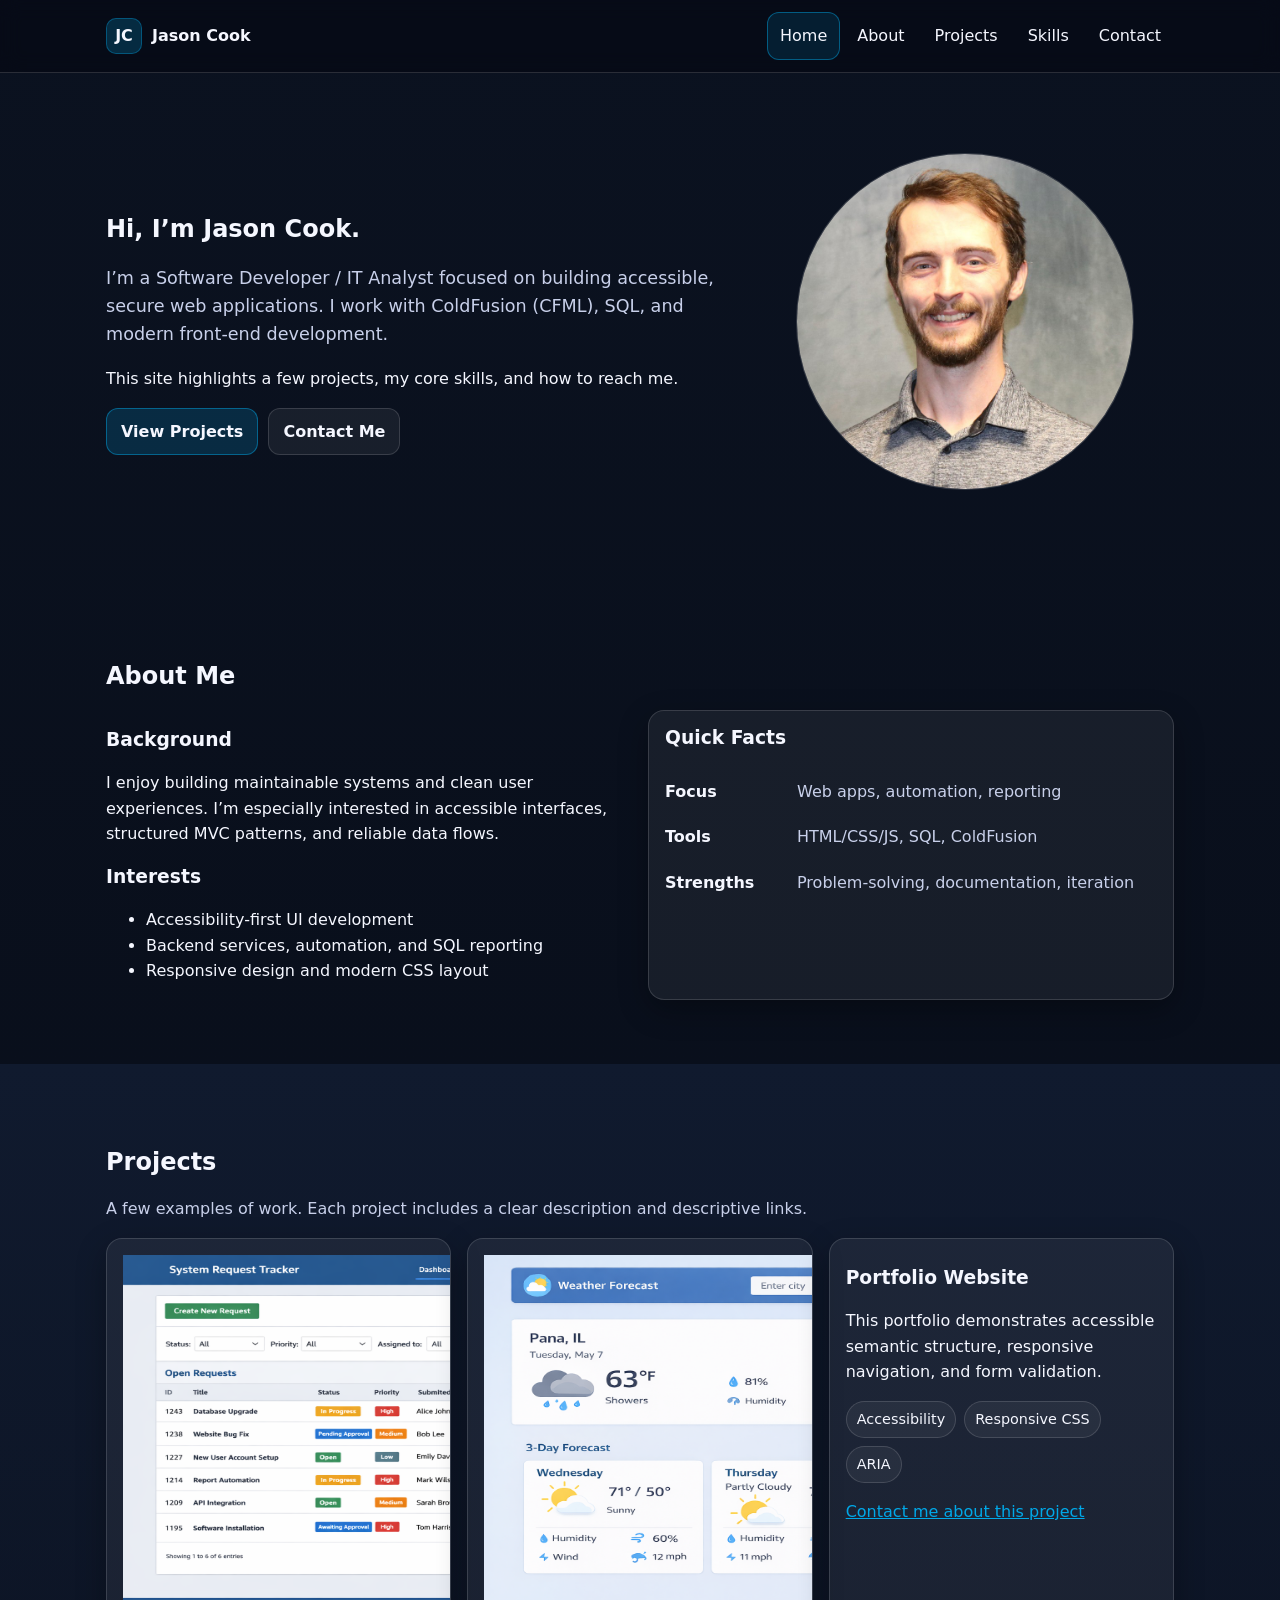
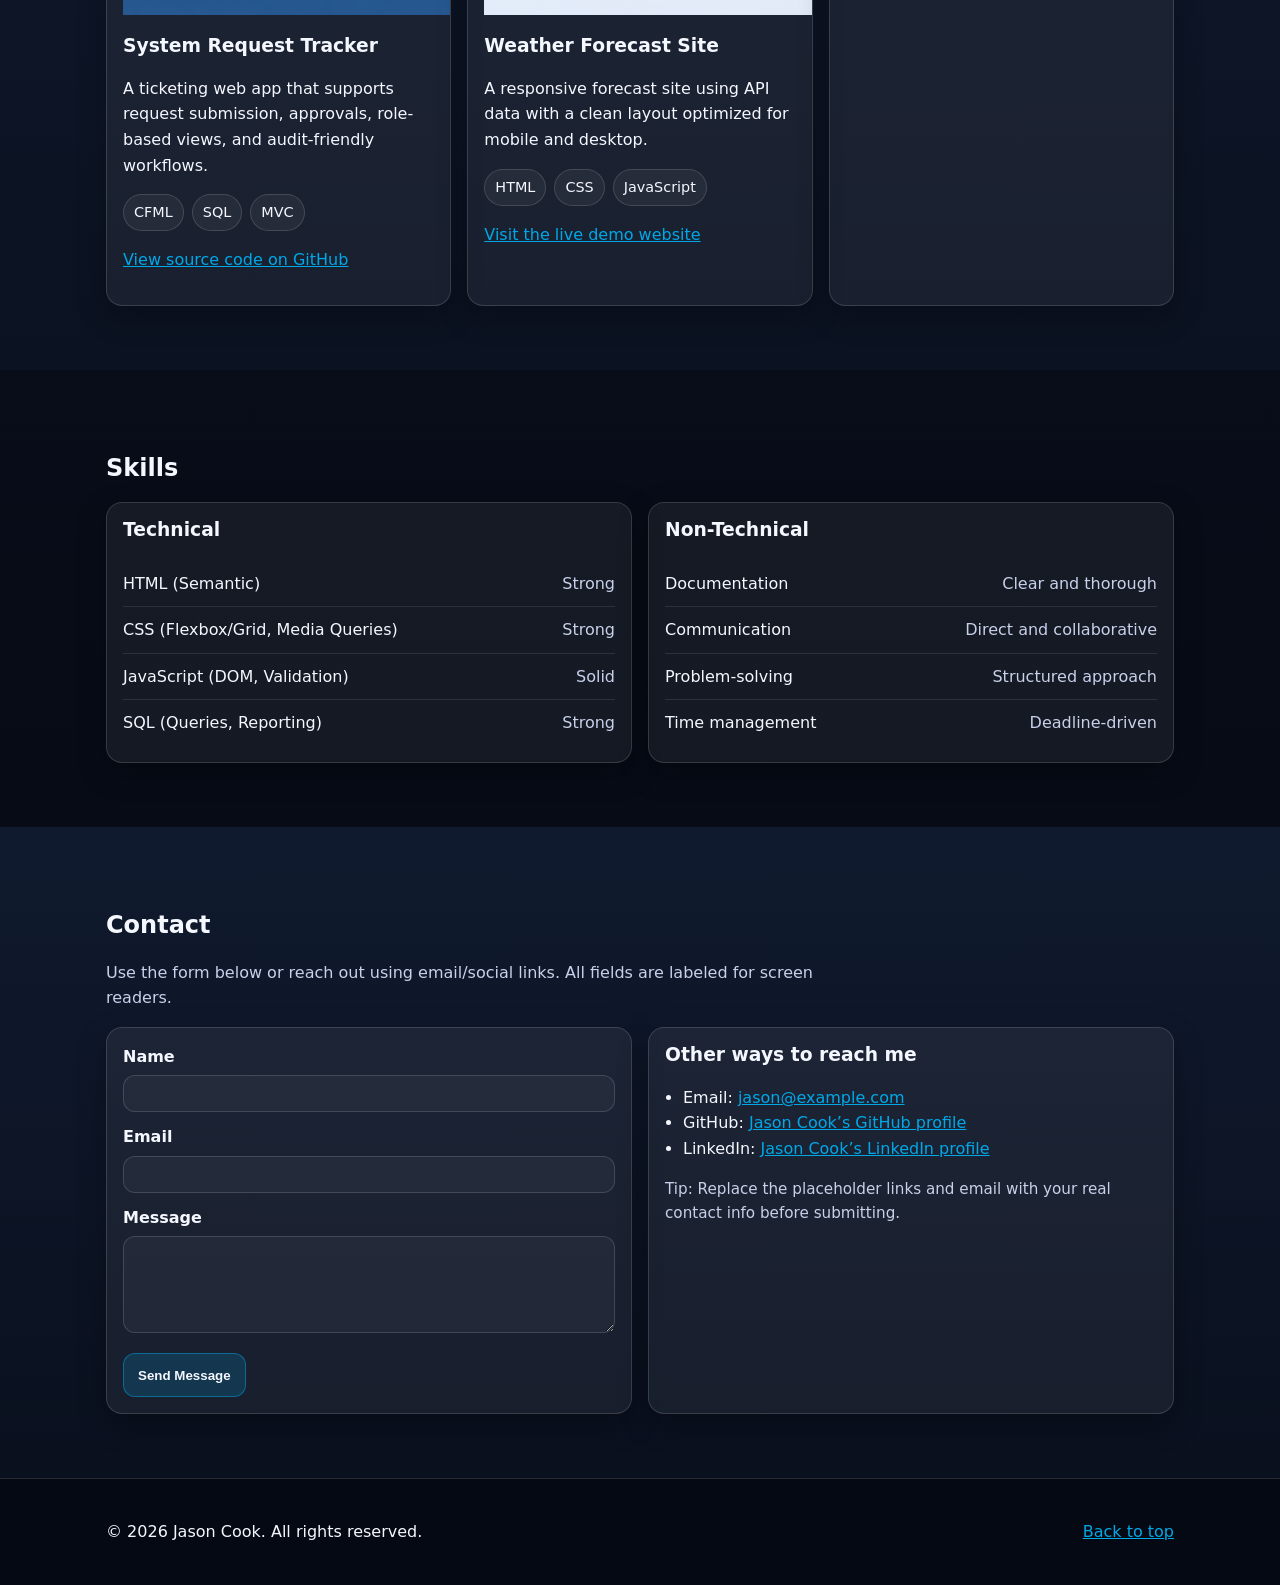
==== index.html @ 886972d6 "updated index page" ====
<!doctype html>
<html lang="en">
<head>
  <meta charset="utf-8" />
  <meta name="viewport" content="width=device-width, initial-scale=1" />
  <title>Jason Cook | Portfolio</title>
  <meta name="description" content="Personal portfolio website showcasing projects, skills, and contact information." />
  <link rel="stylesheet" href="css/styles.css">
  <script src="js/main.js"></script>
</head>

<body>
  <!-- Skip link for keyboard users -->
  <a class="skip-link" href="#main">Skip to main content</a>

  <header class="site-header">
    <nav class="nav" aria-label="Primary">
      <div class="nav__brand">
        <a class="nav__logo" href="#home" aria-label="Go to Home">
          <span class="nav__logoMark" aria-hidden="true">JC</span>
          <span class="nav__logoText">Jason Cook</span>
        </a>
      </div>

      <!-- Mobile menu button (accessible) -->
      <button
        class="nav__toggle"
        type="button"
        aria-expanded="false"
        aria-controls="primary-navigation"
      >
        <span class="sr-only">Menu</span>
        <span aria-hidden="true" class="nav__hamburger"></span>
      </button>

      <ul id="primary-navigation" class="nav__links">
        <li><a href="#home" aria-current="page">Home</a></li>
        <li><a href="#about">About</a></li>
        <li><a href="#projects">Projects</a></li>
        <li><a href="#skills">Skills</a></li>
        <li><a href="#contact">Contact</a></li>
      </ul>
    </nav>
  </header>

  <main id="main" class="site-main">
    <!-- HOME -->
    <section id="home" class="section hero" aria-labelledby="home-title">
      <div class="container hero__grid">
        <div class="hero__text">
          <h1 id="home-title">Hi, I’m Jason Cook.</h1>
          <p class="lead">
            I’m a Software Developer / IT Analyst focused on building accessible, secure web applications.
            I work with ColdFusion (CFML), SQL, and modern front-end development.
          </p>
          <p>
            This site highlights a few projects, my core skills, and how to reach me.
          </p>

          <div class="hero__actions">
            <a class="button" href="#projects">View Projects</a>
            <a class="button button--secondary" href="#contact">Contact Me</a>
          </div>
        </div>

        <figure class="hero__media">
          <img
            src="../img/me.jpg"
            alt="Professional headshot of Jason Cook smiling in business casual attire."
            width="480"
            height="480"
            loading="lazy"
          />
          <figcaption class="sr-only">Profile photo</figcaption>
        </figure>
      </div>
    </section>

    <!-- ABOUT -->
    <section id="about" class="section" aria-labelledby="about-title">
      <div class="container">
        <h2 id="about-title">About Me</h2>

        <div class="grid grid--2">
          <div>
            <h3>Background</h3>
            <p>
              I enjoy building maintainable systems and clean user experiences. I’m especially interested
              in accessible interfaces, structured MVC patterns, and reliable data flows.
            </p>

            <h3>Interests</h3>
            <ul>
              <li>Accessibility-first UI development</li>
              <li>Backend services, automation, and SQL reporting</li>
              <li>Responsive design and modern CSS layout</li>
            </ul>
          </div>

          <div class="card">
            <h3 class="card__title">Quick Facts</h3>
            <dl class="facts" role="list">
              <div class="facts__row" role="listitem">
                <dt>Focus</dt>
                <dd>Web apps, automation, reporting</dd>
              </div>
              <div class="facts__row" role="listitem">
                <dt>Tools</dt>
                <dd>HTML/CSS/JS, SQL, ColdFusion</dd>
              </div>
              <div class="facts__row" role="listitem">
                <dt>Strengths</dt>
                <dd>Problem-solving, documentation, iteration</dd>
              </div>
            </dl>
          </div>
        </div>
      </div>
    </section>

    <!-- PROJECTS -->
    <section id="projects" class="section section--alt" aria-labelledby="projects-title">
      <div class="container">
        <h2 id="projects-title">Projects</h2>
        <p class="section__intro">
          A few examples of work. Each project includes a clear description and descriptive links.
        </p>

        <div class="grid grid--3">
          <article class="project card">
            <img
              src="../img/SRT.png"
              alt="Screenshot of a ticket-tracking web app dashboard showing a table of requests."
              width="640"
              height="360"
              loading="lazy"
            />
            <div class="card__body">
              <h3 class="card__title">System Request Tracker</h3>
              <p>
                A ticketing web app that supports request submission, approvals, role-based views, and
                audit-friendly workflows.
              </p>
              <ul class="pill-list" aria-label="Project technologies">
                <li>CFML</li><li>SQL</li><li>MVC</li>
              </ul>
              <p class="card__links">
                <a href="https://github.com/" target="_blank" rel="noopener">
                  View source code on GitHub
                </a>
              </p>
            </div>
          </article>

          <article class="project card">
            <img
              src="../img/weather.png"
              alt="Screenshot of a responsive weather site showing a three-day forecast in cards."
              width="640"
              height="360"
              loading="lazy"
            />
            <div class="card__body">
              <h3 class="card__title">Weather Forecast Site</h3>
              <p>
                A responsive forecast site using API data with a clean layout optimized for mobile and desktop.
              </p>
              <ul class="pill-list" aria-label="Project technologies">
                <li>HTML</li><li>CSS</li><li>JavaScript</li>
              </ul>
              <p class="card__links">
                <a href="https://www.panaweathertest.com/" target="_blank" rel="noopener">
                  Visit the live demo website
                </a>
              </p>
            </div>
          </article>

          <article class="project card">
            <div class="card__body">
              <h3 class="card__title">Portfolio Website</h3>
              <p>
                This portfolio demonstrates accessible semantic structure, responsive navigation,
                and form validation.
              </p>
              <ul class="pill-list" aria-label="Project technologies">
                <li>Accessibility</li><li>Responsive CSS</li><li>ARIA</li>
              </ul>
              <p class="card__links">
                <a href="#contact">Contact me about this project</a>
              </p>
            </div>
          </article>
        </div>
      </div>
    </section>

    <!-- SKILLS -->
    <section id="skills" class="section" aria-labelledby="skills-title">
      <div class="container">
        <h2 id="skills-title">Skills</h2>

        <div class="grid grid--2">
          <div class="card">
            <h3 class="card__title">Technical</h3>
            <ul class="skill-list" role="list">
              <li role="listitem">
                <span class="skill-list__name">HTML (Semantic)</span>
                <span class="skill-list__meta" aria-label="Proficiency: strong">Strong</span>
              </li>
              <li role="listitem">
                <span class="skill-list__name">CSS (Flexbox/Grid, Media Queries)</span>
                <span class="skill-list__meta" aria-label="Proficiency: strong">Strong</span>
              </li>
              <li role="listitem">
                <span class="skill-list__name">JavaScript (DOM, Validation)</span>
                <span class="skill-list__meta" aria-label="Proficiency: solid">Solid</span>
              </li>
              <li role="listitem">
                <span class="skill-list__name">SQL (Queries, Reporting)</span>
                <span class="skill-list__meta" aria-label="Proficiency: strong">Strong</span>
              </li>
            </ul>
          </div>

          <div class="card">
            <h3 class="card__title">Non-Technical</h3>
            <ul class="skill-list" role="list">
              <li role="listitem">
                <span class="skill-list__name">Documentation</span>
                <span class="skill-list__meta">Clear and thorough</span>
              </li>
              <li role="listitem">
                <span class="skill-list__name">Communication</span>
                <span class="skill-list__meta">Direct and collaborative</span>
              </li>
              <li role="listitem">
                <span class="skill-list__name">Problem-solving</span>
                <span class="skill-list__meta">Structured approach</span>
              </li>
              <li role="listitem">
                <span class="skill-list__name">Time management</span>
                <span class="skill-list__meta">Deadline-driven</span>
              </li>
            </ul>
          </div>
        </div>
      </div>
    </section>

    <!-- CONTACT -->
    <section id="contact" class="section section--alt" aria-labelledby="contact-title">
      <div class="container">
        <h2 id="contact-title">Contact</h2>
        <p class="section__intro">
          Use the form below or reach out using email/social links. All fields are labeled for screen readers.
        </p>

        <div class="grid grid--2">
          <form class="card form" id="contactForm" novalidate>
            <div class="form__field">
              <label for="name">Name</label>
              <input id="name" name="name" type="text" autocomplete="name" required />
              <p class="form__error" id="nameError" role="alert" hidden></p>
            </div>

            <div class="form__field">
              <label for="email">Email</label>
              <input id="email" name="email" type="email" autocomplete="email" required />
              <p class="form__error" id="emailError" role="alert" hidden></p>
            </div>

            <div class="form__field">
              <label for="message">Message</label>
              <textarea id="message" name="message" rows="5" required></textarea>
              <p class="form__error" id="messageError" role="alert" hidden></p>
            </div>

            <button class="button" type="submit">Send Message</button>
            <p class="form__success" id="formSuccess" role="status" aria-live="polite" hidden></p>
          </form>

          <aside class="card">
            <h3 class="card__title">Other ways to reach me</h3>
            <ul class="contact-list">
              <li>
                Email:
                <a href="mailto:jason@example.com">jason@example.com</a>
              </li>
              <li>
                GitHub:
                <a href="https://github.com/" target="_blank" rel="noopener">
                  Jason Cook’s GitHub profile
                </a>
              </li>
              <li>
                LinkedIn:
                <a href="https://www.linkedin.com/" target="_blank" rel="noopener">
                  Jason Cook’s LinkedIn profile
                </a>
              </li>
            </ul>
            <p class="small">
              Tip: Replace the placeholder links and email with your real contact info before submitting.
            </p>
          </aside>
        </div>
      </div>
    </section>
  </main>

  <footer class="site-footer">
    <div class="container footer__content">
      <p>&copy; <span id="year"></span> Jason Cook. All rights reserved.</p>
      <a href="#home">Back to top</a>
    </div>
  </footer>

  <script src="../js/main.js"></script>
</body>
</html>
---- css/styles.css ----
/* ---------------------------
   Base + accessibility helpers
---------------------------- */
:root {
  --bg: #0b1220;
  --bg-alt: #101a2e;
  --text: #f5f7ff;
  --muted: #c8d0ea;
  --accent: #00a8e8;
  --card: rgba(255, 255, 255, 0.06);
  --border: rgba(255, 255, 255, 0.14);
  --shadow: 0 10px 30px rgba(0, 0, 0, 0.3);
  --radius: 16px;
  --max: 1100px;
}

* { box-sizing: border-box; }
html { scroll-behavior: smooth; }

body {
  margin: 0;
  font-family: system-ui, -apple-system, Segoe UI, Roboto, Arial, sans-serif;
  line-height: 1.6;
  background: linear-gradient(180deg, var(--bg), #050913);
  color: var(--text);
}

a { color: var(--accent); }
a:focus-visible, button:focus-visible, input:focus-visible, textarea:focus-visible {
  outline: 3px solid var(--accent);
  outline-offset: 3px;
}

.skip-link {
  position: absolute;
  left: -999px;
  top: 0;
  background: #fff;
  color: #000;
  padding: 10px 12px;
  border-radius: 10px;
  z-index: 9999;
}
.skip-link:focus { left: 12px; top: 12px; }

.sr-only {
  position: absolute;
  width: 1px;
  height: 1px;
  padding: 0;
  margin: -1px;
  overflow: hidden;
  clip: rect(0, 0, 0, 0);
  border: 0;
}

/* ---------------------------
   Layout utilities
---------------------------- */
.container {
  max-width: var(--max);
  margin: 0 auto;
  padding: 0 16px;
}

.section {
  padding: 64px 0;
}

.section--alt {
  background: linear-gradient(180deg, var(--bg-alt), rgba(16, 26, 46, 0.4));
}

.section__intro { color: var(--muted); max-width: 70ch; }

.grid { display: grid; gap: 16px; }
.grid--2 { grid-template-columns: 1fr; }
.grid--3 { grid-template-columns: 1fr; }

@media (min-width: 800px) {
  .grid--2 { grid-template-columns: 1fr 1fr; }
  .grid--3 { grid-template-columns: repeat(3, 1fr); }
}

h1, h2, h3 { line-height: 1.2; }
.lead { font-size: 1.1rem; color: var(--muted); }

/* ---------------------------
   Header / Nav
---------------------------- */
.site-header {
  position: sticky;
  top: 0;
  z-index: 50;
  backdrop-filter: blur(10px);
  background: rgba(5, 9, 19, 0.65);
  border-bottom: 1px solid var(--border);
}

.nav {
  max-width: var(--max);
  margin: 0 auto;
  padding: 12px 16px;
  display: flex;
  align-items: center;
  justify-content: space-between;
  gap: 12px;
}

.nav__logo {
  display: inline-flex;
  align-items: center;
  gap: 10px;
  text-decoration: none;
  color: var(--text);
}

.nav__logoMark {
  width: 36px;
  height: 36px;
  border-radius: 10px;
  background: rgba(0, 168, 232, 0.2);
  border: 1px solid rgba(0, 168, 232, 0.35);
  display: grid;
  place-items: center;
  font-weight: 700;
}

.nav__logoText { font-weight: 700; }

.nav__toggle {
  display: inline-flex;
  align-items: center;
  justify-content: center;
  width: 44px;
  height: 44px;
  border-radius: 12px;
  border: 1px solid var(--border);
  background: rgba(255,255,255,0.05);
  color: var(--text);
}

.nav__hamburger {
  width: 18px;
  height: 2px;
  background: var(--text);
  position: relative;
  display: inline-block;
}
.nav__hamburger::before,
.nav__hamburger::after {
  content: "";
  position: absolute;
  left: 0;
  width: 18px;
  height: 2px;
  background: var(--text);
}
.nav__hamburger::before { top: -6px; }
.nav__hamburger::after  { top: 6px; }

.nav__links {
  list-style: none;
  margin: 0;
  padding: 0;
  display: none;
  flex-direction: column;
  gap: 6px;
  position: absolute;
  right: 16px;
  top: 64px;
  width: min(320px, calc(100% - 32px));
  background: rgba(5, 9, 19, 0.95);
  border: 1px solid var(--border);
  border-radius: var(--radius);
  box-shadow: var(--shadow);
  padding: 12px;
}

.nav__links.is-open { display: flex; }

.nav__links a {
  display: block;
  padding: 10px 12px;
  border-radius: 12px;
  text-decoration: none;
  color: var(--text);
  border: 1px solid transparent;
}

.nav__links a:hover {
  background: rgba(255,255,255,0.06);
}

.nav__links a[aria-current="page"] {
  border-color: rgba(0, 168, 232, 0.45);
  background: rgba(0, 168, 232, 0.12);
}

/* Desktop nav */
@media (min-width: 800px) {
  .nav__toggle { display: none; }
  .nav__links {
    position: static;
    width: auto;
    display: flex;
    flex-direction: row;
    background: transparent;
    border: 0;
    box-shadow: none;
    padding: 0;
    gap: 4px;
  }
}

/* ---------------------------
   Hero
---------------------------- */
.hero__grid { display: grid; gap: 24px; align-items: center; }
.hero__media img {
  width: 100%;
  height: auto;
  border-radius: 999px;
  border: 1px solid var(--border);
  background: rgba(255,255,255,0.03);
}
@media (min-width: 800px) {
  .hero__grid { grid-template-columns: 1.2fr 0.8fr; }
}

.hero__actions { display: flex; gap: 10px; flex-wrap: wrap; margin-top: 14px; }

/* ---------------------------
   Components
---------------------------- */
.card {
  background: var(--card);
  border: 1px solid var(--border);
  border-radius: var(--radius);
  box-shadow: var(--shadow);
  overflow: hidden;
  padding: 16px;
}

.card__body { padding-top: 12px; }
.card__title { margin-top: 0; }

.button {
  display: inline-flex;
  align-items: center;
  justify-content: center;
  padding: 10px 14px;
  border-radius: 12px;
  border: 1px solid rgba(0, 168, 232, 0.45);
  background: rgba(0, 168, 232, 0.18);
  color: var(--text);
  text-decoration: none;
  font-weight: 600;
  min-height: 44px; /* tap target */
}
.button:hover { background: rgba(0, 168, 232, 0.26); }

.button--secondary {
  border-color: var(--border);
  background: rgba(255,255,255,0.06);
}

.pill-list {
  list-style: none;
  display: flex;
  gap: 8px;
  padding: 0;
  margin: 12px 0 0 0;
  flex-wrap: wrap;
}
.pill-list li {
  padding: 6px 10px;
  border-radius: 999px;
  border: 1px solid var(--border);
  background: rgba(255,255,255,0.05);
  font-size: 0.9rem;
}

.skill-list { list-style: none; padding: 0; margin: 0; }
.skill-list li {
  display: flex;
  justify-content: space-between;
  gap: 10px;
  padding: 10px 0;
  border-bottom: 1px solid rgba(255,255,255,0.10);
}
.skill-list li:last-child { border-bottom: 0; }
.skill-list__meta { color: var(--muted); }

.facts { margin: 0; }
.facts__row { display: grid; grid-template-columns: 120px 1fr; gap: 12px; padding: 10px 0; }
.facts__row dt { font-weight: 700; }
.facts__row dd { margin: 0; color: var(--muted); }

.form__field { margin-bottom: 12px; }
label { display: inline-block; margin-bottom: 6px; font-weight: 600; }
input, textarea {
  width: 100%;
  padding: 10px 12px;
  border-radius: 12px;
  border: 1px solid var(--border);
  background: rgba(255,255,255,0.04);
  color: var(--text);
}
.form__error { color: #ffd1d1; margin: 6px 0 0 0; }
.form__success { color: #c7ffd7; margin-top: 10px; }

.contact-list { margin: 0; padding-left: 18px; }
.small { color: var(--muted); font-size: 0.95rem; }

.site-footer {
  border-top: 1px solid var(--border);
  padding: 24px 0;
  background: rgba(5, 9, 19, 0.7);
}
.footer__content {
  display: flex;
  align-items: center;
  justify-content: space-between;
  gap: 12px;
  flex-wrap: wrap;
}
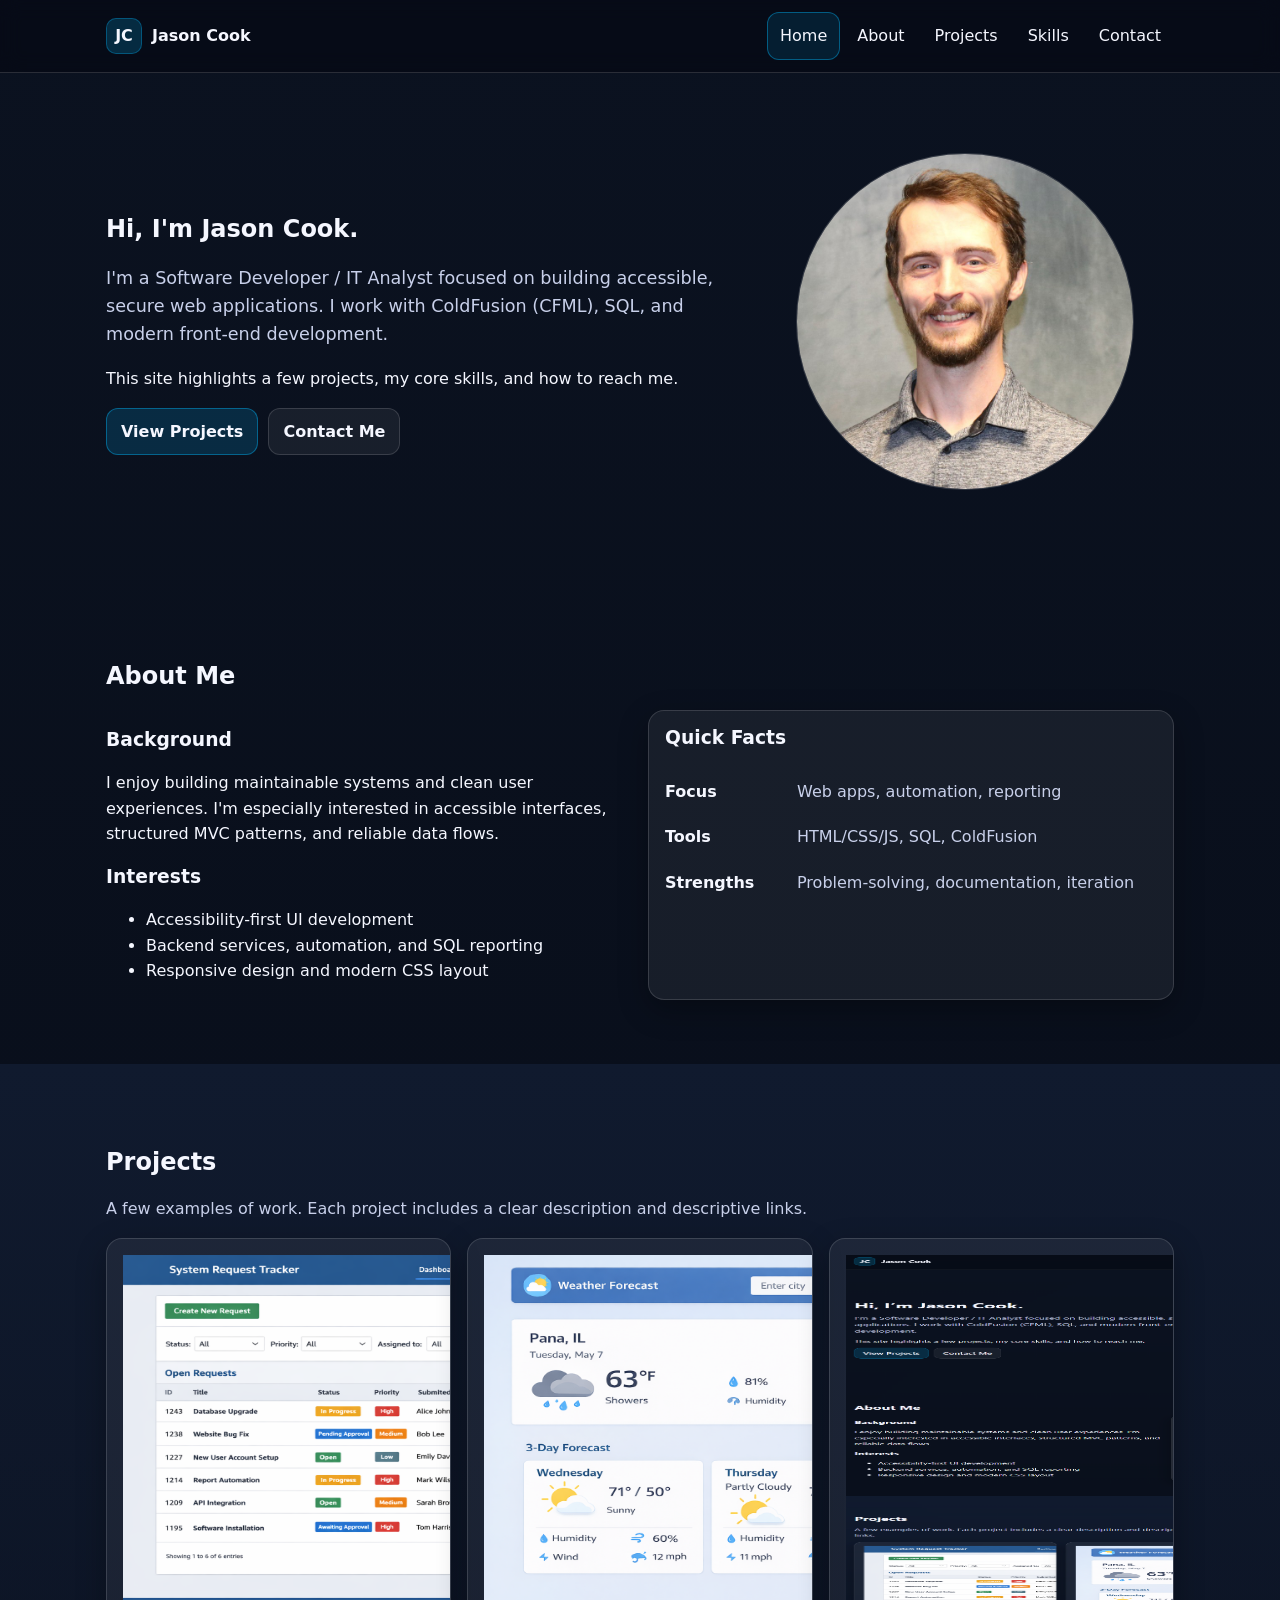
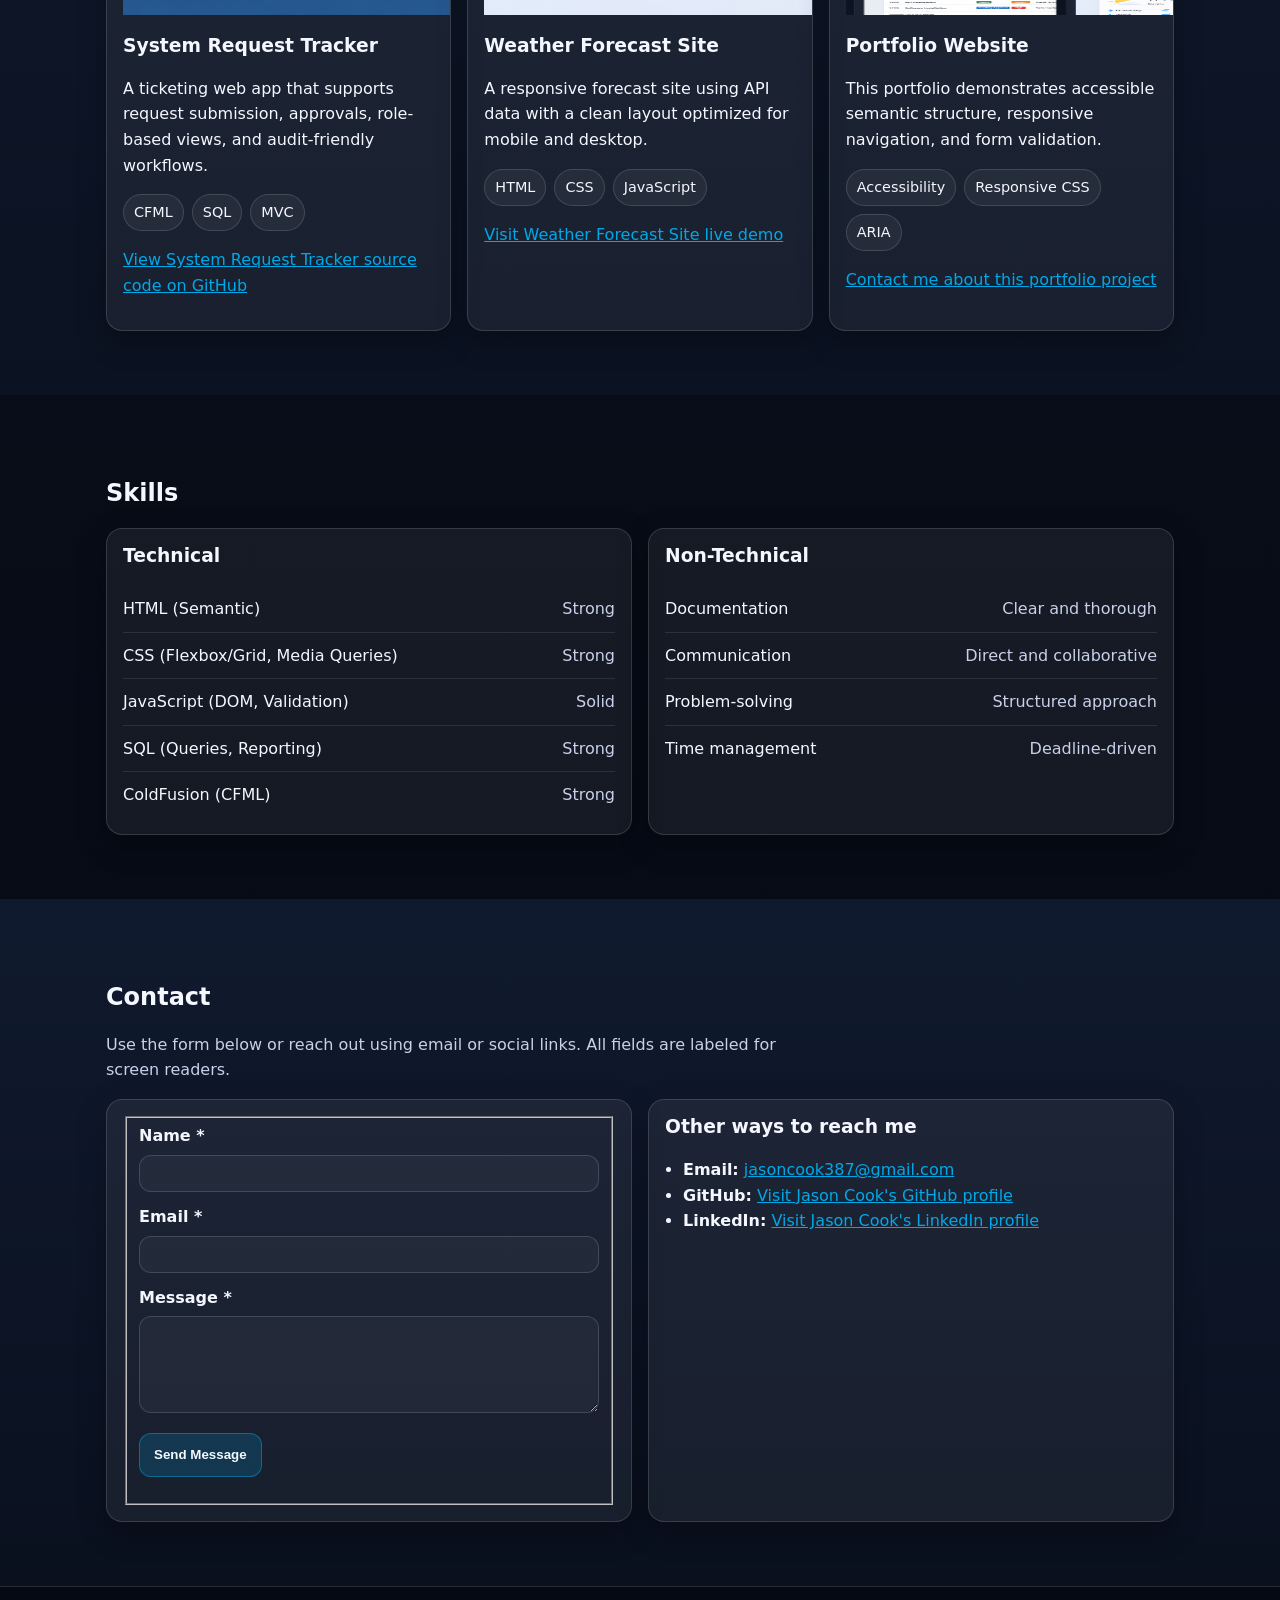
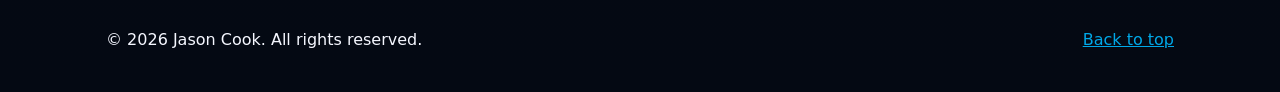
==== commit 5eb16ab4: "Update index.html" ====
--- a/index.html
+++ b/index.html
@@ -5,16 +5,14 @@
   <meta name="viewport" content="width=device-width, initial-scale=1" />
   <title>Jason Cook | Portfolio</title>
   <meta name="description" content="Personal portfolio website showcasing projects, skills, and contact information." />
-  <link rel="stylesheet" href="css/styles.css">
-  <script src="js/main.js"></script>
+
+  <link rel="stylesheet" href="css/styles.css" />
 </head>
-
 <body>
-  <!-- Skip link for keyboard users -->
   <a class="skip-link" href="#main">Skip to main content</a>
 
   <header class="site-header">
-    <nav class="nav" aria-label="Primary">
+    <nav class="nav" aria-label="Primary navigation">
       <div class="nav__brand">
         <a class="nav__logo" href="#home" aria-label="Go to Home">
           <span class="nav__logoMark" aria-hidden="true">JC</span>
@@ -22,12 +20,13 @@
         </a>
       </div>
 
-      <!-- Mobile menu button (accessible) -->
       <button
         class="nav__toggle"
         type="button"
         aria-expanded="false"
         aria-controls="primary-navigation"
+        aria-label="Toggle navigation menu"
+        id="navToggle"
       >
         <span class="sr-only">Menu</span>
         <span aria-hidden="true" class="nav__hamburger"></span>
@@ -48,9 +47,9 @@
     <section id="home" class="section hero" aria-labelledby="home-title">
       <div class="container hero__grid">
         <div class="hero__text">
-          <h1 id="home-title">Hi, I’m Jason Cook.</h1>
+          <h1 id="home-title">Hi, I'm Jason Cook.</h1>
           <p class="lead">
-            I’m a Software Developer / IT Analyst focused on building accessible, secure web applications.
+            I'm a Software Developer / IT Analyst focused on building accessible, secure web applications.
             I work with ColdFusion (CFML), SQL, and modern front-end development.
           </p>
           <p>
@@ -65,13 +64,12 @@
 
         <figure class="hero__media">
           <img
-            src="../img/me.jpg"
-            alt="Professional headshot of Jason Cook smiling in business casual attire."
+            src="img/me.jpg"
+            alt="Professional headshot of Jason Cook smiling in business casual attire"
             width="480"
             height="480"
             loading="lazy"
           />
-          <figcaption class="sr-only">Profile photo</figcaption>
         </figure>
       </div>
     </section>
@@ -85,7 +83,7 @@
           <div>
             <h3>Background</h3>
             <p>
-              I enjoy building maintainable systems and clean user experiences. I’m especially interested
+              I enjoy building maintainable systems and clean user experiences. I'm especially interested
               in accessible interfaces, structured MVC patterns, and reliable data flows.
             </p>
 
@@ -99,16 +97,16 @@
 
           <div class="card">
             <h3 class="card__title">Quick Facts</h3>
-            <dl class="facts" role="list">
-              <div class="facts__row" role="listitem">
+            <dl class="facts">
+              <div class="facts__row">
                 <dt>Focus</dt>
                 <dd>Web apps, automation, reporting</dd>
               </div>
-              <div class="facts__row" role="listitem">
+              <div class="facts__row">
                 <dt>Tools</dt>
                 <dd>HTML/CSS/JS, SQL, ColdFusion</dd>
               </div>
-              <div class="facts__row" role="listitem">
+              <div class="facts__row">
                 <dt>Strengths</dt>
                 <dd>Problem-solving, documentation, iteration</dd>
               </div>
@@ -129,8 +127,8 @@
         <div class="grid grid--3">
           <article class="project card">
             <img
-              src="../img/SRT.png"
-              alt="Screenshot of a ticket-tracking web app dashboard showing a table of requests."
+              src="img/SRT.png"
+              alt="Screenshot of System Request Tracker dashboard showing a table of support tickets with status columns"
               width="640"
               height="360"
               loading="lazy"
@@ -141,12 +139,14 @@
                 A ticketing web app that supports request submission, approvals, role-based views, and
                 audit-friendly workflows.
               </p>
-              <ul class="pill-list" aria-label="Project technologies">
-                <li>CFML</li><li>SQL</li><li>MVC</li>
+              <ul class="pill-list" aria-label="Technologies used">
+                <li>CFML</li>
+                <li>SQL</li>
+                <li>MVC</li>
               </ul>
               <p class="card__links">
-                <a href="https://github.com/" target="_blank" rel="noopener">
-                  View source code on GitHub
+                <a href="https://github.com/jasoncook387" target="_blank" rel="noopener noreferrer">
+                  View System Request Tracker source code on GitHub
                 </a>
               </p>
             </div>
@@ -154,8 +154,8 @@
 
           <article class="project card">
             <img
-              src="../img/weather.png"
-              alt="Screenshot of a responsive weather site showing a three-day forecast in cards."
+              src="img/weather.png"
+              alt="Screenshot of weather forecast website displaying current conditions and three-day forecast in card layout"
               width="640"
               height="360"
               loading="lazy"
@@ -165,29 +165,40 @@
               <p>
                 A responsive forecast site using API data with a clean layout optimized for mobile and desktop.
               </p>
-              <ul class="pill-list" aria-label="Project technologies">
-                <li>HTML</li><li>CSS</li><li>JavaScript</li>
+              <ul class="pill-list" aria-label="Technologies used">
+                <li>HTML</li>
+                <li>CSS</li>
+                <li>JavaScript</li>
               </ul>
               <p class="card__links">
-                <a href="https://www.panaweathertest.com/" target="_blank" rel="noopener">
-                  Visit the live demo website
+                <a href="https://www.panaweathertest.com/" target="_blank" rel="noopener noreferrer">
+                  Visit Weather Forecast Site live demo
                 </a>
               </p>
             </div>
           </article>
 
           <article class="project card">
+            <img
+              src="img/portfolio.png"
+              alt="Screenshot of this portfolio website showing responsive design and navigation"
+              width="640"
+              height="360"
+              loading="lazy"
+            />
             <div class="card__body">
               <h3 class="card__title">Portfolio Website</h3>
               <p>
                 This portfolio demonstrates accessible semantic structure, responsive navigation,
                 and form validation.
               </p>
-              <ul class="pill-list" aria-label="Project technologies">
-                <li>Accessibility</li><li>Responsive CSS</li><li>ARIA</li>
+              <ul class="pill-list" aria-label="Technologies used">
+                <li>Accessibility</li>
+                <li>Responsive CSS</li>
+                <li>ARIA</li>
               </ul>
               <p class="card__links">
-                <a href="#contact">Contact me about this project</a>
+                <a href="#contact">Contact me about this portfolio project</a>
               </p>
             </div>
           </article>
@@ -203,42 +214,46 @@
         <div class="grid grid--2">
           <div class="card">
             <h3 class="card__title">Technical</h3>
-            <ul class="skill-list" role="list">
-              <li role="listitem">
+            <ul class="skill-list">
+              <li>
                 <span class="skill-list__name">HTML (Semantic)</span>
                 <span class="skill-list__meta" aria-label="Proficiency: strong">Strong</span>
               </li>
-              <li role="listitem">
+              <li>
                 <span class="skill-list__name">CSS (Flexbox/Grid, Media Queries)</span>
                 <span class="skill-list__meta" aria-label="Proficiency: strong">Strong</span>
               </li>
-              <li role="listitem">
+              <li>
                 <span class="skill-list__name">JavaScript (DOM, Validation)</span>
                 <span class="skill-list__meta" aria-label="Proficiency: solid">Solid</span>
               </li>
-              <li role="listitem">
+              <li>
                 <span class="skill-list__name">SQL (Queries, Reporting)</span>
                 <span class="skill-list__meta" aria-label="Proficiency: strong">Strong</span>
               </li>
+              <li>
+                <span class="skill-list__name">ColdFusion (CFML)</span>
+                <span class="skill-list__meta" aria-label="Proficiency: strong">Strong</span>
+              </li>
             </ul>
           </div>
 
           <div class="card">
             <h3 class="card__title">Non-Technical</h3>
-            <ul class="skill-list" role="list">
-              <li role="listitem">
+            <ul class="skill-list">
+              <li>
                 <span class="skill-list__name">Documentation</span>
                 <span class="skill-list__meta">Clear and thorough</span>
               </li>
-              <li role="listitem">
+              <li>
                 <span class="skill-list__name">Communication</span>
                 <span class="skill-list__meta">Direct and collaborative</span>
               </li>
-              <li role="listitem">
+              <li>
                 <span class="skill-list__name">Problem-solving</span>
                 <span class="skill-list__meta">Structured approach</span>
               </li>
-              <li role="listitem">
+              <li>
                 <span class="skill-list__name">Time management</span>
                 <span class="skill-list__meta">Deadline-driven</span>
               </li>
@@ -253,56 +268,80 @@
       <div class="container">
         <h2 id="contact-title">Contact</h2>
         <p class="section__intro">
-          Use the form below or reach out using email/social links. All fields are labeled for screen readers.
+          Use the form below or reach out using email or social links. All fields are labeled for screen readers.
         </p>
 
         <div class="grid grid--2">
           <form class="card form" id="contactForm" novalidate>
-            <div class="form__field">
-              <label for="name">Name</label>
-              <input id="name" name="name" type="text" autocomplete="name" required />
-              <p class="form__error" id="nameError" role="alert" hidden></p>
-            </div>
-
-            <div class="form__field">
-              <label for="email">Email</label>
-              <input id="email" name="email" type="email" autocomplete="email" required />
-              <p class="form__error" id="emailError" role="alert" hidden></p>
-            </div>
-
-            <div class="form__field">
-              <label for="message">Message</label>
-              <textarea id="message" name="message" rows="5" required></textarea>
-              <p class="form__error" id="messageError" role="alert" hidden></p>
-            </div>
-
-            <button class="button" type="submit">Send Message</button>
-            <p class="form__success" id="formSuccess" role="status" aria-live="polite" hidden></p>
+            <fieldset>
+              <legend class="sr-only">Contact form</legend>
+              
+              <div class="form__field">
+                <label for="name">Name <span aria-label="required">*</span></label>
+                <input 
+                  id="name" 
+                  name="name" 
+                  type="text" 
+                  autocomplete="name" 
+                  required 
+                  aria-required="true"
+                  aria-describedby="nameError"
+                />
+                <p class="form__error" id="nameError" role="alert" aria-live="polite"></p>
+              </div>
+
+              <div class="form__field">
+                <label for="email">Email <span aria-label="required">*</span></label>
+                <input 
+                  id="email" 
+                  name="email" 
+                  type="email" 
+                  autocomplete="email" 
+                  required 
+                  aria-required="true"
+                  aria-describedby="emailError"
+                />
+                <p class="form__error" id="emailError" role="alert" aria-live="polite"></p>
+              </div>
+
+              <div class="form__field">
+                <label for="message">Message <span aria-label="required">*</span></label>
+                <textarea 
+                  id="message" 
+                  name="message" 
+                  rows="5" 
+                  required 
+                  aria-required="true"
+                  aria-describedby="messageError"
+                ></textarea>
+                <p class="form__error" id="messageError" role="alert" aria-live="polite"></p>
+              </div>
+
+              <button class="button" type="submit">Send Message</button>
+              <p class="form__success" id="formSuccess" role="status" aria-live="polite"></p>
+            </fieldset>
           </form>
 
-          <aside class="card">
-            <h3 class="card__title">Other ways to reach me</h3>
+          <aside class="card" aria-labelledby="other-contact-title">
+            <h3 class="card__title" id="other-contact-title">Other ways to reach me</h3>
             <ul class="contact-list">
               <li>
-                Email:
-                <a href="mailto:jason@example.com">jason@example.com</a>
-              </li>
-              <li>
-                GitHub:
-                <a href="https://github.com/" target="_blank" rel="noopener">
-                  Jason Cook’s GitHub profile
+                <strong>Email:</strong>
+                <a href="mailto:jasoncook387@gmail.com">jasoncook387@gmail.com</a>
+              </li>
+              <li>
+                <strong>GitHub:</strong>
+                <a href="https://github.com/jasoncook387" target="_blank" rel="noopener noreferrer">
+                  Visit Jason Cook's GitHub profile
                 </a>
               </li>
               <li>
-                LinkedIn:
-                <a href="https://www.linkedin.com/" target="_blank" rel="noopener">
-                  Jason Cook’s LinkedIn profile
+                <strong>LinkedIn:</strong>
+                <a href="https://www.linkedin.com/in/jason-cook387" target="_blank" rel="noopener noreferrer">
+                  Visit Jason Cook's LinkedIn profile
                 </a>
               </li>
             </ul>
-            <p class="small">
-              Tip: Replace the placeholder links and email with your real contact info before submitting.
-            </p>
           </aside>
         </div>
       </div>
@@ -312,10 +351,12 @@
   <footer class="site-footer">
     <div class="container footer__content">
       <p>&copy; <span id="year"></span> Jason Cook. All rights reserved.</p>
-      <a href="#home">Back to top</a>
+      <nav aria-label="Footer navigation">
+        <a href="#home">Back to top</a>
+      </nav>
     </div>
   </footer>
 
-  <script src="../js/main.js"></script>
+  <script src="js/main.js"></script>
 </body>
 </html>
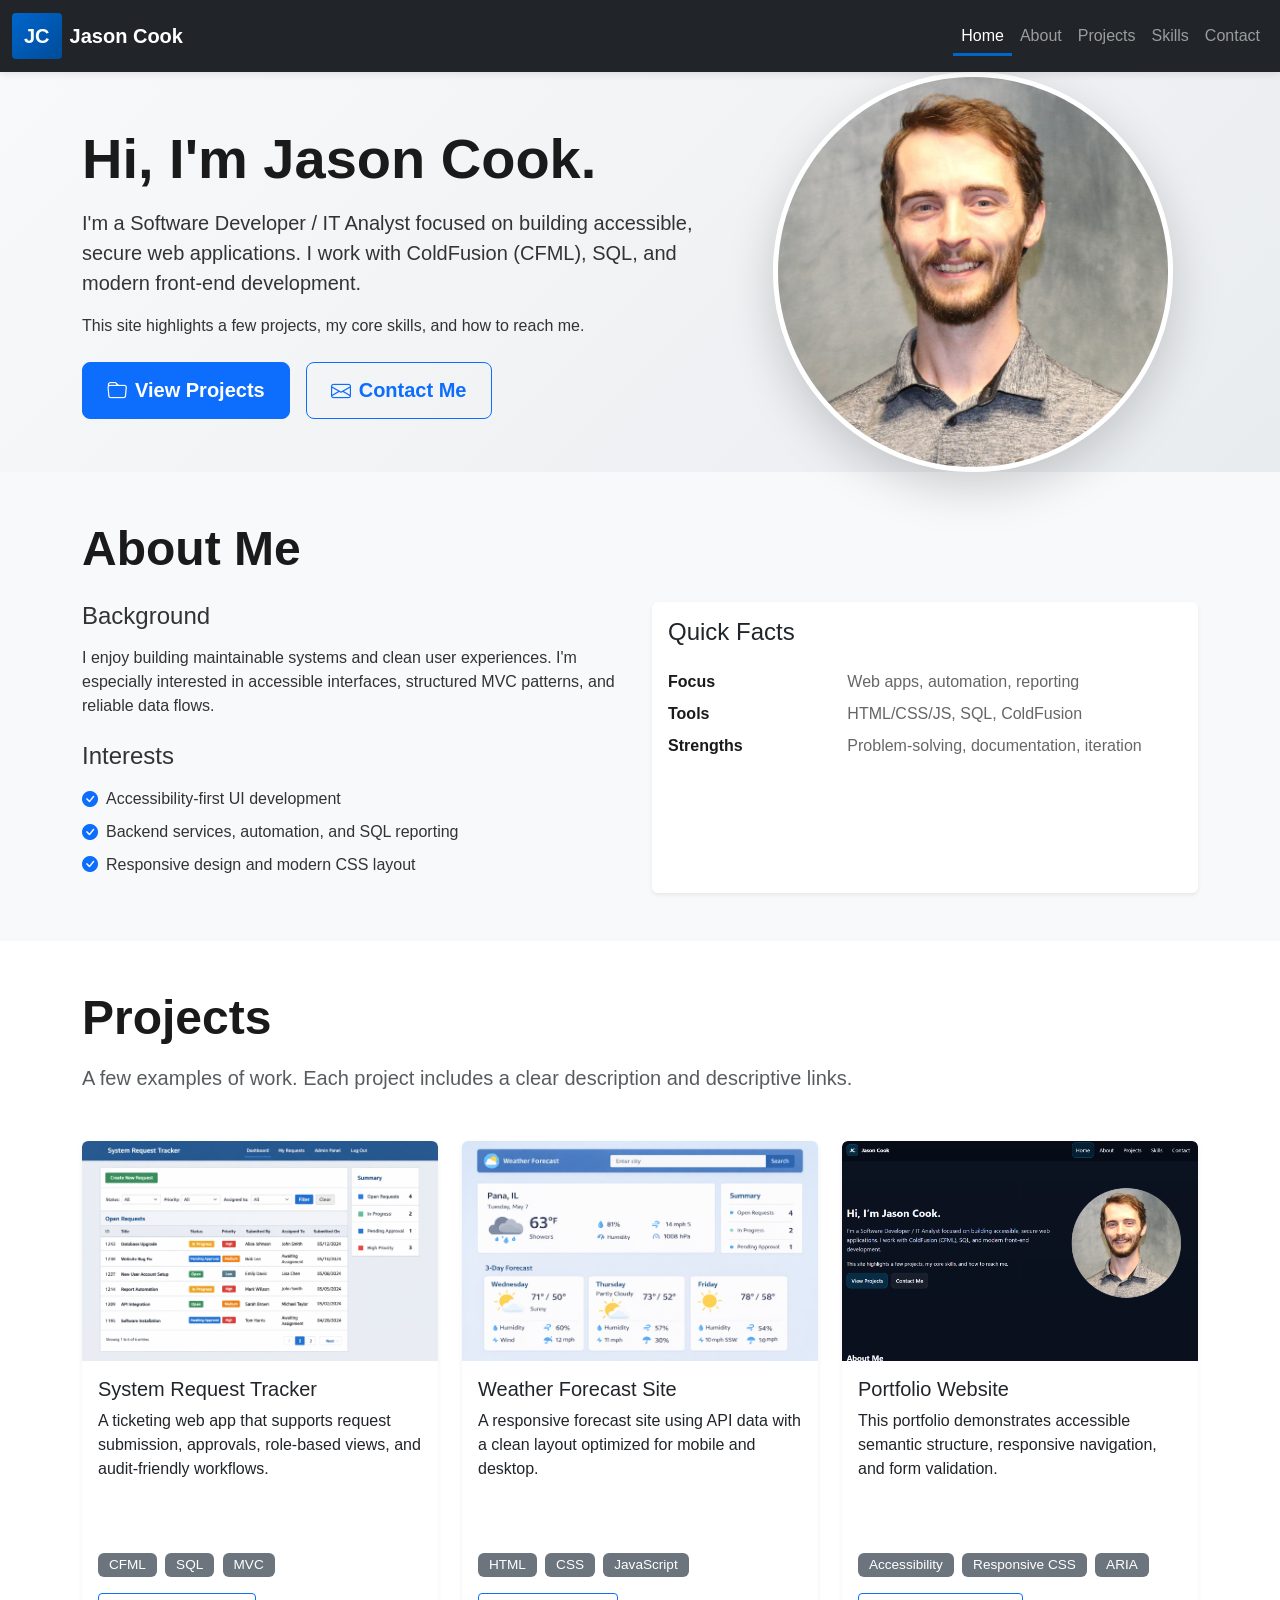
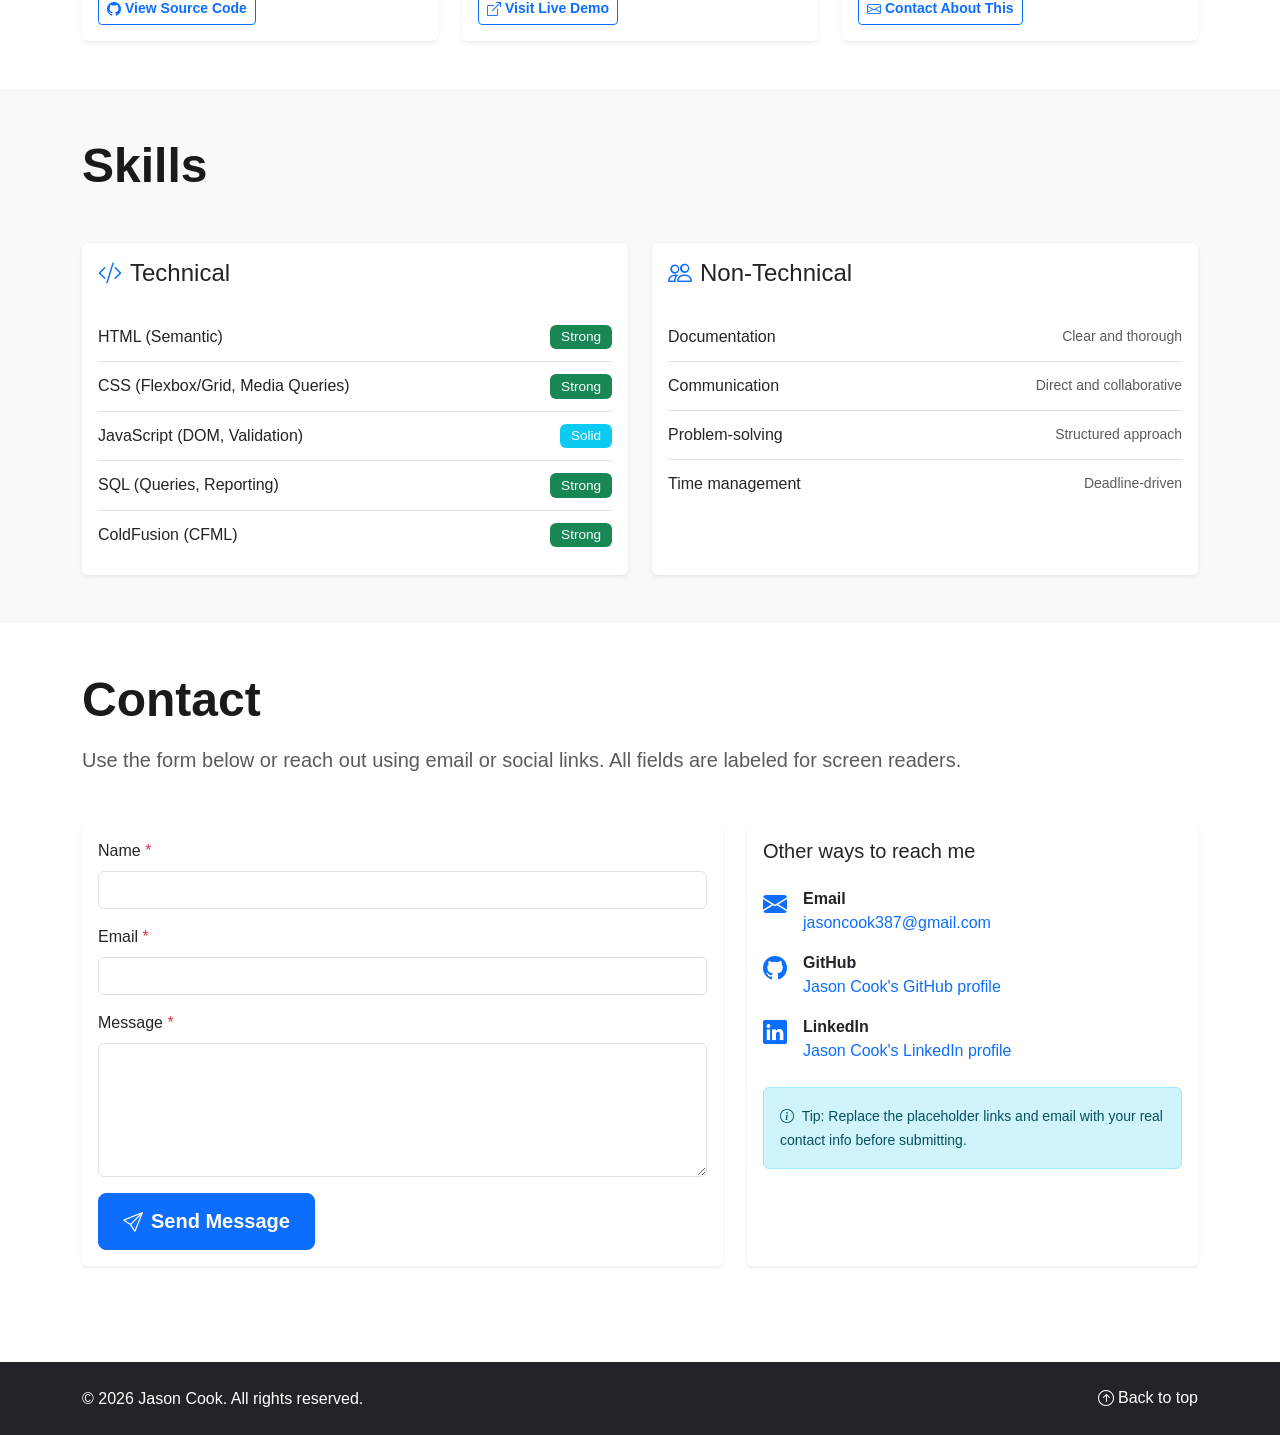
==== commit 81a1dff1: "changes in code updated code" ====
--- a/index.html
+++ b/index.html
@@ -6,357 +6,457 @@
   <title>Jason Cook | Portfolio</title>
   <meta name="description" content="Personal portfolio website showcasing projects, skills, and contact information." />
 
+  <!-- Bootstrap CSS -->
+  <link href="https://cdn.jsdelivr.net/npm/bootstrap@5.3.2/dist/css/bootstrap.min.css" rel="stylesheet" integrity="sha384-T3c6CoIi6uLrA9TneNEoa7RxnatzjcDSCmG1MXxSR1GAsXEV/Dwwykc2MPK8M2HN" crossorigin="anonymous">
+  
+  <!-- Bootstrap Icons -->
+  <link rel="stylesheet" href="https://cdn.jsdelivr.net/npm/bootstrap-icons@1.11.2/font/bootstrap-icons.css">
+  
+  <!-- Custom CSS -->
   <link rel="stylesheet" href="css/styles.css" />
 </head>
 <body>
   <a class="skip-link" href="#main">Skip to main content</a>
 
-  <header class="site-header">
-    <nav class="nav" aria-label="Primary navigation">
-      <div class="nav__brand">
-        <a class="nav__logo" href="#home" aria-label="Go to Home">
-          <span class="nav__logoMark" aria-hidden="true">JC</span>
-          <span class="nav__logoText">Jason Cook</span>
+  <!-- HEADER & NAVIGATION -->
+  <header class="site-header sticky-top">
+    <nav class="navbar navbar-expand-md navbar-dark bg-dark">
+      <div class="container-fluid">
+        <a class="navbar-brand d-flex align-items-center" href="#home" aria-label="Go to Home">
+          <span class="logo-mark me-2" aria-hidden="true">JC</span>
+          <span class="logo-text">Jason Cook</span>
         </a>
-      </div>
-
-      <button
-        class="nav__toggle"
-        type="button"
-        aria-expanded="false"
-        aria-controls="primary-navigation"
-        aria-label="Toggle navigation menu"
-        id="navToggle"
-      >
-        <span class="sr-only">Menu</span>
-        <span aria-hidden="true" class="nav__hamburger"></span>
-      </button>
-
-      <ul id="primary-navigation" class="nav__links">
-        <li><a href="#home" aria-current="page">Home</a></li>
-        <li><a href="#about">About</a></li>
-        <li><a href="#projects">Projects</a></li>
-        <li><a href="#skills">Skills</a></li>
-        <li><a href="#contact">Contact</a></li>
-      </ul>
+
+        <button
+          class="navbar-toggler"
+          type="button"
+          data-bs-toggle="collapse"
+          data-bs-target="#navbarNav"
+          aria-controls="navbarNav"
+          aria-expanded="false"
+          aria-label="Toggle navigation"
+        >
+          <span class="navbar-toggler-icon"></span>
+        </button>
+
+        <div class="collapse navbar-collapse" id="navbarNav">
+          <ul class="navbar-nav ms-auto">
+            <li class="nav-item">
+              <a class="nav-link active" aria-current="page" href="#home">Home</a>
+            </li>
+            <li class="nav-item">
+              <a class="nav-link" href="#about">About</a>
+            </li>
+            <li class="nav-item">
+              <a class="nav-link" href="#projects">Projects</a>
+            </li>
+            <li class="nav-item">
+              <a class="nav-link" href="#skills">Skills</a>
+            </li>
+            <li class="nav-item">
+              <a class="nav-link" href="#contact">Contact</a>
+            </li>
+          </ul>
+        </div>
+      </div>
     </nav>
   </header>
 
-  <main id="main" class="site-main">
-    <!-- HOME -->
-    <section id="home" class="section hero" aria-labelledby="home-title">
-      <div class="container hero__grid">
-        <div class="hero__text">
-          <h1 id="home-title">Hi, I'm Jason Cook.</h1>
-          <p class="lead">
-            I'm a Software Developer / IT Analyst focused on building accessible, secure web applications.
-            I work with ColdFusion (CFML), SQL, and modern front-end development.
-          </p>
-          <p>
-            This site highlights a few projects, my core skills, and how to reach me.
-          </p>
-
-          <div class="hero__actions">
-            <a class="button" href="#projects">View Projects</a>
-            <a class="button button--secondary" href="#contact">Contact Me</a>
-          </div>
-        </div>
-
-        <figure class="hero__media">
-          <img
-            src="img/me.jpg"
-            alt="Professional headshot of Jason Cook smiling in business casual attire"
-            width="480"
-            height="480"
-            loading="lazy"
-          />
-        </figure>
+  <main id="main">
+    <!-- HOME/HERO SECTION -->
+    <section id="home" class="hero-section" aria-labelledby="home-title">
+      <div class="container">
+        <div class="row align-items-center g-4">
+          <div class="col-lg-7">
+            <h1 id="home-title" class="display-4 fw-bold mb-3">Hi, I'm Jason Cook.</h1>
+            <p class="lead mb-3">
+              I'm a Software Developer / IT Analyst focused on building accessible, secure web applications.
+              I work with ColdFusion (CFML), SQL, and modern front-end development.
+            </p>
+            <p class="mb-4">
+              This site highlights a few projects, my core skills, and how to reach me.
+            </p>
+            <div class="d-flex gap-3 flex-wrap">
+              <a class="btn btn-primary btn-lg" href="#projects">
+                <i class="bi bi-folder me-2"></i>View Projects
+              </a>
+              <a class="btn btn-outline-primary btn-lg" href="#contact">
+                <i class="bi bi-envelope me-2"></i>Contact Me
+              </a>
+            </div>
+          </div>
+          <div class="col-lg-5 text-center">
+            <img
+              src="img/me.jpg"
+              alt="Professional headshot of Jason Cook smiling in business casual attire"
+              class="img-fluid rounded-circle profile-img shadow-lg"
+              width="400"
+              height="400"
+              loading="lazy"
+            />
+          </div>
+        </div>
       </div>
     </section>
 
-    <!-- ABOUT -->
-    <section id="about" class="section" aria-labelledby="about-title">
+    <!-- ABOUT SECTION -->
+    <section id="about" class="py-5 bg-light" aria-labelledby="about-title">
       <div class="container">
-        <h2 id="about-title">About Me</h2>
-
-        <div class="grid grid--2">
-          <div>
-            <h3>Background</h3>
+        <h2 id="about-title" class="display-5 fw-bold mb-4">About Me</h2>
+
+        <div class="row g-4">
+          <div class="col-md-6">
+            <h3 class="h4 mb-3">Background</h3>
             <p>
               I enjoy building maintainable systems and clean user experiences. I'm especially interested
               in accessible interfaces, structured MVC patterns, and reliable data flows.
             </p>
 
-            <h3>Interests</h3>
-            <ul>
-              <li>Accessibility-first UI development</li>
-              <li>Backend services, automation, and SQL reporting</li>
-              <li>Responsive design and modern CSS layout</li>
+            <h3 class="h4 mb-3 mt-4">Interests</h3>
+            <ul class="list-unstyled">
+              <li class="mb-2"><i class="bi bi-check-circle-fill text-primary me-2"></i>Accessibility-first UI development</li>
+              <li class="mb-2"><i class="bi bi-check-circle-fill text-primary me-2"></i>Backend services, automation, and SQL reporting</li>
+              <li class="mb-2"><i class="bi bi-check-circle-fill text-primary me-2"></i>Responsive design and modern CSS layout</li>
             </ul>
           </div>
 
-          <div class="card">
-            <h3 class="card__title">Quick Facts</h3>
-            <dl class="facts">
-              <div class="facts__row">
-                <dt>Focus</dt>
-                <dd>Web apps, automation, reporting</dd>
-              </div>
-              <div class="facts__row">
-                <dt>Tools</dt>
-                <dd>HTML/CSS/JS, SQL, ColdFusion</dd>
-              </div>
-              <div class="facts__row">
-                <dt>Strengths</dt>
-                <dd>Problem-solving, documentation, iteration</dd>
-              </div>
-            </dl>
+          <div class="col-md-6">
+            <div class="card h-100 shadow-sm">
+              <div class="card-body">
+                <h3 class="card-title h4 mb-4">Quick Facts</h3>
+                <dl class="row mb-0">
+                  <dt class="col-sm-4 fw-bold">Focus</dt>
+                  <dd class="col-sm-8">Web apps, automation, reporting</dd>
+
+                  <dt class="col-sm-4 fw-bold">Tools</dt>
+                  <dd class="col-sm-8">HTML/CSS/JS, SQL, ColdFusion</dd>
+
+                  <dt class="col-sm-4 fw-bold mb-0">Strengths</dt>
+                  <dd class="col-sm-8 mb-0">Problem-solving, documentation, iteration</dd>
+                </dl>
+              </div>
+            </div>
           </div>
         </div>
       </div>
     </section>
 
-    <!-- PROJECTS -->
-    <section id="projects" class="section section--alt" aria-labelledby="projects-title">
+    <!-- PROJECTS SECTION -->
+    <section id="projects" class="py-5" aria-labelledby="projects-title">
       <div class="container">
-        <h2 id="projects-title">Projects</h2>
-        <p class="section__intro">
+        <h2 id="projects-title" class="display-5 fw-bold mb-3">Projects</h2>
+        <p class="lead text-muted mb-5">
           A few examples of work. Each project includes a clear description and descriptive links.
         </p>
 
-        <div class="grid grid--3">
-          <article class="project card">
-            <img
-              src="img/SRT.png"
-              alt="Screenshot of System Request Tracker dashboard showing a table of support tickets with status columns"
-              width="640"
-              height="360"
-              loading="lazy"
-            />
-            <div class="card__body">
-              <h3 class="card__title">System Request Tracker</h3>
-              <p>
-                A ticketing web app that supports request submission, approvals, role-based views, and
-                audit-friendly workflows.
-              </p>
-              <ul class="pill-list" aria-label="Technologies used">
-                <li>CFML</li>
-                <li>SQL</li>
-                <li>MVC</li>
-              </ul>
-              <p class="card__links">
-                <a href="https://github.com/jasoncook387" target="_blank" rel="noopener noreferrer">
-                  View System Request Tracker source code on GitHub
-                </a>
-              </p>
-            </div>
-          </article>
-
-          <article class="project card">
-            <img
-              src="img/weather.png"
-              alt="Screenshot of weather forecast website displaying current conditions and three-day forecast in card layout"
-              width="640"
-              height="360"
-              loading="lazy"
-            />
-            <div class="card__body">
-              <h3 class="card__title">Weather Forecast Site</h3>
-              <p>
-                A responsive forecast site using API data with a clean layout optimized for mobile and desktop.
-              </p>
-              <ul class="pill-list" aria-label="Technologies used">
-                <li>HTML</li>
-                <li>CSS</li>
-                <li>JavaScript</li>
-              </ul>
-              <p class="card__links">
-                <a href="https://www.panaweathertest.com/" target="_blank" rel="noopener noreferrer">
-                  Visit Weather Forecast Site live demo
-                </a>
-              </p>
-            </div>
-          </article>
-
-          <article class="project card">
-            <img
-              src="img/portfolio.png"
-              alt="Screenshot of this portfolio website showing responsive design and navigation"
-              width="640"
-              height="360"
-              loading="lazy"
-            />
-            <div class="card__body">
-              <h3 class="card__title">Portfolio Website</h3>
-              <p>
-                This portfolio demonstrates accessible semantic structure, responsive navigation,
-                and form validation.
-              </p>
-              <ul class="pill-list" aria-label="Technologies used">
-                <li>Accessibility</li>
-                <li>Responsive CSS</li>
-                <li>ARIA</li>
-              </ul>
-              <p class="card__links">
-                <a href="#contact">Contact me about this portfolio project</a>
-              </p>
-            </div>
-          </article>
+        <div class="row g-4">
+          <!-- Project 1: System Request Tracker -->
+          <div class="col-md-6 col-lg-4">
+            <article class="card h-100 shadow-sm project-card">
+              <img
+                src="img/SRT.png"
+                alt="Screenshot of System Request Tracker dashboard showing a table of support tickets with status columns"
+                class="card-img-top"
+                loading="lazy"
+              />
+              <div class="card-body d-flex flex-column">
+                <h3 class="card-title h5">System Request Tracker</h3>
+                <p class="card-text">
+                  A ticketing web app that supports request submission, approvals, role-based views, and
+                  audit-friendly workflows.
+                </p>
+                <div class="mt-auto">
+                  <div class="mb-3">
+                    <span class="badge bg-secondary me-1">CFML</span>
+                    <span class="badge bg-secondary me-1">SQL</span>
+                    <span class="badge bg-secondary">MVC</span>
+                  </div>
+                  <a href="https://github.com/jasoncook387" target="_blank" rel="noopener noreferrer" class="btn btn-outline-primary btn-sm">
+                    <i class="bi bi-github me-1"></i>View Source Code
+                  </a>
+                </div>
+              </div>
+            </article>
+          </div>
+
+          <!-- Project 2: Weather Forecast Site -->
+          <div class="col-md-6 col-lg-4">
+            <article class="card h-100 shadow-sm project-card">
+              <img
+                src="img/weather.png"
+                alt="Screenshot of weather forecast website displaying current conditions and three-day forecast in card layout"
+                class="card-img-top"
+                loading="lazy"
+              />
+              <div class="card-body d-flex flex-column">
+                <h3 class="card-title h5">Weather Forecast Site</h3>
+                <p class="card-text">
+                  A responsive forecast site using API data with a clean layout optimized for mobile and desktop.
+                </p>
+                <div class="mt-auto">
+                  <div class="mb-3">
+                    <span class="badge bg-secondary me-1">HTML</span>
+                    <span class="badge bg-secondary me-1">CSS</span>
+                    <span class="badge bg-secondary">JavaScript</span>
+                  </div>
+                  <a href="https://www.panaweathertest.com/" target="_blank" rel="noopener noreferrer" class="btn btn-outline-primary btn-sm">
+                    <i class="bi bi-box-arrow-up-right me-1"></i>Visit Live Demo
+                  </a>
+                </div>
+              </div>
+            </article>
+          </div>
+
+          <!-- Project 3: Portfolio Website -->
+          <div class="col-md-6 col-lg-4">
+            <article class="card h-100 shadow-sm project-card">
+              <img
+                src="img/portfolio.png"
+                alt="Screenshot of this portfolio website showing responsive design and navigation"
+                class="card-img-top"
+                loading="lazy"
+              />
+              <div class="card-body d-flex flex-column">
+                <h3 class="card-title h5">Portfolio Website</h3>
+                <p class="card-text">
+                  This portfolio demonstrates accessible semantic structure, responsive navigation,
+                  and form validation.
+                </p>
+                <div class="mt-auto">
+                  <div class="mb-3">
+                    <span class="badge bg-secondary me-1">Accessibility</span>
+                    <span class="badge bg-secondary me-1">Responsive CSS</span>
+                    <span class="badge bg-secondary">ARIA</span>
+                  </div>
+                  <a href="#contact" class="btn btn-outline-primary btn-sm">
+                    <i class="bi bi-envelope me-1"></i>Contact About This
+                  </a>
+                </div>
+              </div>
+            </article>
+          </div>
         </div>
       </div>
     </section>
 
-    <!-- SKILLS -->
-    <section id="skills" class="section" aria-labelledby="skills-title">
+    <!-- SKILLS SECTION -->
+    <section id="skills" class="py-5 bg-light" aria-labelledby="skills-title">
       <div class="container">
-        <h2 id="skills-title">Skills</h2>
-
-        <div class="grid grid--2">
-          <div class="card">
-            <h3 class="card__title">Technical</h3>
-            <ul class="skill-list">
-              <li>
-                <span class="skill-list__name">HTML (Semantic)</span>
-                <span class="skill-list__meta" aria-label="Proficiency: strong">Strong</span>
-              </li>
-              <li>
-                <span class="skill-list__name">CSS (Flexbox/Grid, Media Queries)</span>
-                <span class="skill-list__meta" aria-label="Proficiency: strong">Strong</span>
-              </li>
-              <li>
-                <span class="skill-list__name">JavaScript (DOM, Validation)</span>
-                <span class="skill-list__meta" aria-label="Proficiency: solid">Solid</span>
-              </li>
-              <li>
-                <span class="skill-list__name">SQL (Queries, Reporting)</span>
-                <span class="skill-list__meta" aria-label="Proficiency: strong">Strong</span>
-              </li>
-              <li>
-                <span class="skill-list__name">ColdFusion (CFML)</span>
-                <span class="skill-list__meta" aria-label="Proficiency: strong">Strong</span>
-              </li>
-            </ul>
-          </div>
-
-          <div class="card">
-            <h3 class="card__title">Non-Technical</h3>
-            <ul class="skill-list">
-              <li>
-                <span class="skill-list__name">Documentation</span>
-                <span class="skill-list__meta">Clear and thorough</span>
-              </li>
-              <li>
-                <span class="skill-list__name">Communication</span>
-                <span class="skill-list__meta">Direct and collaborative</span>
-              </li>
-              <li>
-                <span class="skill-list__name">Problem-solving</span>
-                <span class="skill-list__meta">Structured approach</span>
-              </li>
-              <li>
-                <span class="skill-list__name">Time management</span>
-                <span class="skill-list__meta">Deadline-driven</span>
-              </li>
-            </ul>
+        <h2 id="skills-title" class="display-5 fw-bold mb-5">Skills</h2>
+
+        <div class="row g-4">
+          <!-- Technical Skills -->
+          <div class="col-lg-6">
+            <div class="card h-100 shadow-sm">
+              <div class="card-body">
+                <h3 class="card-title h4 mb-4">
+                  <i class="bi bi-code-slash text-primary me-2"></i>Technical
+                </h3>
+                <ul class="list-group list-group-flush">
+                  <li class="list-group-item d-flex justify-content-between align-items-center">
+                    <span>HTML (Semantic)</span>
+                    <span class="badge bg-success">Strong</span>
+                  </li>
+                  <li class="list-group-item d-flex justify-content-between align-items-center">
+                    <span>CSS (Flexbox/Grid, Media Queries)</span>
+                    <span class="badge bg-success">Strong</span>
+                  </li>
+                  <li class="list-group-item d-flex justify-content-between align-items-center">
+                    <span>JavaScript (DOM, Validation)</span>
+                    <span class="badge bg-info">Solid</span>
+                  </li>
+                  <li class="list-group-item d-flex justify-content-between align-items-center">
+                    <span>SQL (Queries, Reporting)</span>
+                    <span class="badge bg-success">Strong</span>
+                  </li>
+                  <li class="list-group-item d-flex justify-content-between align-items-center">
+                    <span>ColdFusion (CFML)</span>
+                    <span class="badge bg-success">Strong</span>
+                  </li>
+                </ul>
+              </div>
+            </div>
+          </div>
+
+          <!-- Non-Technical Skills -->
+          <div class="col-lg-6">
+            <div class="card h-100 shadow-sm">
+              <div class="card-body">
+                <h3 class="card-title h4 mb-4">
+                  <i class="bi bi-people text-primary me-2"></i>Non-Technical
+                </h3>
+                <ul class="list-group list-group-flush">
+                  <li class="list-group-item d-flex justify-content-between align-items-center">
+                    <span>Documentation</span>
+                    <span class="text-muted small">Clear and thorough</span>
+                  </li>
+                  <li class="list-group-item d-flex justify-content-between align-items-center">
+                    <span>Communication</span>
+                    <span class="text-muted small">Direct and collaborative</span>
+                  </li>
+                  <li class="list-group-item d-flex justify-content-between align-items-center">
+                    <span>Problem-solving</span>
+                    <span class="text-muted small">Structured approach</span>
+                  </li>
+                  <li class="list-group-item d-flex justify-content-between align-items-center">
+                    <span>Time management</span>
+                    <span class="text-muted small">Deadline-driven</span>
+                  </li>
+                </ul>
+              </div>
+            </div>
           </div>
         </div>
       </div>
     </section>
 
-    <!-- CONTACT -->
-    <section id="contact" class="section section--alt" aria-labelledby="contact-title">
+    <!-- CONTACT SECTION -->
+    <section id="contact" class="py-5" aria-labelledby="contact-title">
       <div class="container">
-        <h2 id="contact-title">Contact</h2>
-        <p class="section__intro">
+        <h2 id="contact-title" class="display-5 fw-bold mb-3">Contact</h2>
+        <p class="lead text-muted mb-5">
           Use the form below or reach out using email or social links. All fields are labeled for screen readers.
         </p>
 
-        <div class="grid grid--2">
-          <form class="card form" id="contactForm" novalidate>
-            <fieldset>
-              <legend class="sr-only">Contact form</legend>
-              
-              <div class="form__field">
-                <label for="name">Name <span aria-label="required">*</span></label>
-                <input 
-                  id="name" 
-                  name="name" 
-                  type="text" 
-                  autocomplete="name" 
-                  required 
-                  aria-required="true"
-                  aria-describedby="nameError"
-                />
-                <p class="form__error" id="nameError" role="alert" aria-live="polite"></p>
-              </div>
-
-              <div class="form__field">
-                <label for="email">Email <span aria-label="required">*</span></label>
-                <input 
-                  id="email" 
-                  name="email" 
-                  type="email" 
-                  autocomplete="email" 
-                  required 
-                  aria-required="true"
-                  aria-describedby="emailError"
-                />
-                <p class="form__error" id="emailError" role="alert" aria-live="polite"></p>
-              </div>
-
-              <div class="form__field">
-                <label for="message">Message <span aria-label="required">*</span></label>
-                <textarea 
-                  id="message" 
-                  name="message" 
-                  rows="5" 
-                  required 
-                  aria-required="true"
-                  aria-describedby="messageError"
-                ></textarea>
-                <p class="form__error" id="messageError" role="alert" aria-live="polite"></p>
-              </div>
-
-              <button class="button" type="submit">Send Message</button>
-              <p class="form__success" id="formSuccess" role="status" aria-live="polite"></p>
-            </fieldset>
-          </form>
-
-          <aside class="card" aria-labelledby="other-contact-title">
-            <h3 class="card__title" id="other-contact-title">Other ways to reach me</h3>
-            <ul class="contact-list">
-              <li>
-                <strong>Email:</strong>
-                <a href="mailto:jasoncook387@gmail.com">jasoncook387@gmail.com</a>
-              </li>
-              <li>
-                <strong>GitHub:</strong>
-                <a href="https://github.com/jasoncook387" target="_blank" rel="noopener noreferrer">
-                  Visit Jason Cook's GitHub profile
-                </a>
-              </li>
-              <li>
-                <strong>LinkedIn:</strong>
-                <a href="https://www.linkedin.com/in/jason-cook387" target="_blank" rel="noopener noreferrer">
-                  Visit Jason Cook's LinkedIn profile
-                </a>
-              </li>
-            </ul>
-          </aside>
+        <div class="row g-4">
+          <!-- Contact Form -->
+          <div class="col-lg-7">
+            <div class="card shadow-sm">
+              <div class="card-body">
+                <form id="contactForm" novalidate>
+                  <div class="mb-3">
+                    <label for="name" class="form-label">
+                      Name <span class="text-danger" aria-label="required">*</span>
+                    </label>
+                    <input
+                      type="text"
+                      class="form-control"
+                      id="name"
+                      name="name"
+                      autocomplete="name"
+                      required
+                      aria-required="true"
+                      aria-describedby="nameError"
+                    />
+                    <div class="invalid-feedback" id="nameError" role="alert" aria-live="polite"></div>
+                  </div>
+
+                  <div class="mb-3">
+                    <label for="email" class="form-label">
+                      Email <span class="text-danger" aria-label="required">*</span>
+                    </label>
+                    <input
+                      type="email"
+                      class="form-control"
+                      id="email"
+                      name="email"
+                      autocomplete="email"
+                      required
+                      aria-required="true"
+                      aria-describedby="emailError"
+                    />
+                    <div class="invalid-feedback" id="emailError" role="alert" aria-live="polite"></div>
+                  </div>
+
+                  <div class="mb-3">
+                    <label for="message" class="form-label">
+                      Message <span class="text-danger" aria-label="required">*</span>
+                    </label>
+                    <textarea
+                      class="form-control"
+                      id="message"
+                      name="message"
+                      rows="5"
+                      required
+                      aria-required="true"
+                      aria-describedby="messageError"
+                    ></textarea>
+                    <div class="invalid-feedback" id="messageError" role="alert" aria-live="polite"></div>
+                  </div>
+
+                  <button type="submit" class="btn btn-primary btn-lg">
+                    <i class="bi bi-send me-2"></i>Send Message
+                  </button>
+
+                  <div class="alert alert-success mt-3 d-none" id="formSuccess" role="status" aria-live="polite">
+                    <i class="bi bi-check-circle me-2"></i>
+                    <span id="successMessage"></span>
+                  </div>
+                </form>
+              </div>
+            </div>
+          </div>
+
+          <!-- Contact Info -->
+          <div class="col-lg-5">
+            <div class="card shadow-sm h-100">
+              <div class="card-body">
+                <h3 class="card-title h5 mb-4">Other ways to reach me</h3>
+                
+                <div class="d-flex align-items-start mb-3">
+                  <i class="bi bi-envelope-fill text-primary fs-4 me-3"></i>
+                  <div>
+                    <strong class="d-block">Email</strong>
+                    <a href="mailto:jasoncook387@gmail.com" class="text-decoration-none">
+                      jasoncook387@gmail.com
+                    </a>
+                  </div>
+                </div>
+
+                <div class="d-flex align-items-start mb-3">
+                  <i class="bi bi-github text-primary fs-4 me-3"></i>
+                  <div>
+                    <strong class="d-block">GitHub</strong>
+                    <a href="https://github.com/jasoncook387" target="_blank" rel="noopener noreferrer" class="text-decoration-none">
+                      Jason Cook's GitHub profile
+                    </a>
+                  </div>
+                </div>
+
+                <div class="d-flex align-items-start mb-3">
+                  <i class="bi bi-linkedin text-primary fs-4 me-3"></i>
+                  <div>
+                    <strong class="d-block">LinkedIn</strong>
+                    <a href="https://www.linkedin.com/in/jason-cook387" target="_blank" rel="noopener noreferrer" class="text-decoration-none">
+                      Jason Cook's LinkedIn profile
+                    </a>
+                  </div>
+                </div>
+
+                <div class="alert alert-info mt-4 mb-0" role="note">
+                  <small>
+                    <i class="bi bi-info-circle me-1"></i>
+                    Tip: Replace the placeholder links and email with your real contact info before submitting.
+                  </small>
+                </div>
+              </div>
+            </div>
+          </div>
         </div>
       </div>
     </section>
   </main>
 
-  <footer class="site-footer">
-    <div class="container footer__content">
-      <p>&copy; <span id="year"></span> Jason Cook. All rights reserved.</p>
-      <nav aria-label="Footer navigation">
-        <a href="#home">Back to top</a>
-      </nav>
+  <!-- FOOTER -->
+  <footer class="bg-dark text-white py-4 mt-5">
+    <div class="container">
+      <div class="row align-items-center">
+        <div class="col-md-6 text-center text-md-start mb-3 mb-md-0">
+          <p class="mb-0">&copy; <span id="year"></span> Jason Cook. All rights reserved.</p>
+        </div>
+        <div class="col-md-6 text-center text-md-end">
+          <a href="#home" class="text-white text-decoration-none">
+            <i class="bi bi-arrow-up-circle me-1"></i>Back to top
+          </a>
+        </div>
+      </div>
     </div>
   </footer>
 
+  <!-- Bootstrap JS Bundle -->
+  <script src="https://cdn.jsdelivr.net/npm/bootstrap@5.3.2/dist/js/bootstrap.bundle.min.js" integrity="sha384-C6RzsynM9kWDrMNeT87bh95OGNyZPhcTNXj1NW7RuBCsyN/o0jlpcV8Qyq46cDfL" crossorigin="anonymous"></script>
+  
+  <!-- Custom JS -->
   <script src="js/main.js"></script>
 </body>
 </html>
--- a/css/styles.css
+++ b/css/styles.css
@@ -1,327 +1,363 @@
-/* ---------------------------
-   Base + accessibility helpers
----------------------------- */
-:root {
-  --bg: #0b1220;
-  --bg-alt: #101a2e;
-  --text: #f5f7ff;
-  --muted: #c8d0ea;
-  --accent: #00a8e8;
-  --card: rgba(255, 255, 255, 0.06);
-  --border: rgba(255, 255, 255, 0.14);
-  --shadow: 0 10px 30px rgba(0, 0, 0, 0.3);
-  --radius: 16px;
-  --max: 1100px;
-}
-
-* { box-sizing: border-box; }
-html { scroll-behavior: smooth; }
-
-body {
-  margin: 0;
-  font-family: system-ui, -apple-system, Segoe UI, Roboto, Arial, sans-serif;
-  line-height: 1.6;
-  background: linear-gradient(180deg, var(--bg), #050913);
-  color: var(--text);
-}
-
-a { color: var(--accent); }
-a:focus-visible, button:focus-visible, input:focus-visible, textarea:focus-visible {
-  outline: 3px solid var(--accent);
-  outline-offset: 3px;
-}
-
 .skip-link {
   position: absolute;
-  left: -999px;
+  top: -40px;
+  left: 0;
+  background: #000;
+  color: #fff;
+  padding: 8px 16px;
+  text-decoration: none;
+  z-index: 9999;
+  font-weight: 600;
+}
+
+.skip-link:focus {
   top: 0;
-  background: #fff;
-  color: #000;
-  padding: 10px 12px;
-  border-radius: 10px;
-  z-index: 9999;
-}
-.skip-link:focus { left: 12px; top: 12px; }
-
-.sr-only {
+  outline: 3px solid #0066cc;
+  outline-offset: 2px;
+}
+
+*:focus-visible {
+  outline: 3px solid #0066cc;
+  outline-offset: 2px;
+}
+
+:root {
+  --primary-color: #0066cc;
+  --secondary-color: #1a1a1a;
+  --text-color: #333;
+  --light-bg: #f8f9fa;
+  --card-shadow: 0 2px 8px rgba(0, 0, 0, 0.1);
+  --card-hover-shadow: 0 8px 24px rgba(0, 0, 0, 0.15);
+}
+
+body {
+  color: var(--text-color);
+  font-family: -apple-system, BlinkMacSystemFont, 'Segoe UI', Roboto, 'Helvetica Neue', Arial, sans-serif;
+}
+
+h1, h2, h3, h4, h5, h6 {
+  color: var(--secondary-color);
+}
+
+.site-header {
+  box-shadow: 0 2px 8px rgba(0, 0, 0, 0.1);
+}
+
+.navbar-brand {
+  font-weight: 700;
+  transition: opacity 0.3s ease;
+}
+
+.navbar-brand:hover,
+.navbar-brand:focus {
+  opacity: 0.8;
+}
+
+.logo-mark {
+  background: linear-gradient(135deg, #0066cc, #004c99);
+  padding: 0.5rem 0.75rem;
+  border-radius: 4px;
+  font-weight: 900;
+  display: inline-block;
+}
+
+.nav-link {
+  font-weight: 500;
+  transition: color 0.3s ease;
+  position: relative;
+}
+
+.nav-link:after {
+  content: '';
   position: absolute;
-  width: 1px;
-  height: 1px;
-  padding: 0;
-  margin: -1px;
-  overflow: hidden;
-  clip: rect(0, 0, 0, 0);
-  border: 0;
-}
-
-/* ---------------------------
-   Layout utilities
----------------------------- */
-.container {
-  max-width: var(--max);
-  margin: 0 auto;
-  padding: 0 16px;
-}
-
-.section {
-  padding: 64px 0;
-}
-
-.section--alt {
-  background: linear-gradient(180deg, var(--bg-alt), rgba(16, 26, 46, 0.4));
-}
-
-.section__intro { color: var(--muted); max-width: 70ch; }
-
-.grid { display: grid; gap: 16px; }
-.grid--2 { grid-template-columns: 1fr; }
-.grid--3 { grid-template-columns: 1fr; }
-
-@media (min-width: 800px) {
-  .grid--2 { grid-template-columns: 1fr 1fr; }
-  .grid--3 { grid-template-columns: repeat(3, 1fr); }
-}
-
-h1, h2, h3 { line-height: 1.2; }
-.lead { font-size: 1.1rem; color: var(--muted); }
-
-/* ---------------------------
-   Header / Nav
----------------------------- */
-.site-header {
-  position: sticky;
-  top: 0;
-  z-index: 50;
-  backdrop-filter: blur(10px);
-  background: rgba(5, 9, 19, 0.65);
-  border-bottom: 1px solid var(--border);
-}
-
-.nav {
-  max-width: var(--max);
-  margin: 0 auto;
-  padding: 12px 16px;
+  bottom: 0;
+  left: 0;
+  width: 0;
+  height: 3px;
+  background: var(--primary-color);
+  transition: width 0.3s ease;
+}
+
+.nav-link:hover:after,
+.nav-link:focus:after,
+.nav-link.active:after {
+  width: 100%;
+}
+
+.hero-section {
+  background: linear-gradient(135deg, #f8f9fa 0%, #e9ecef 100%);
+  min-height: 40vh;
   display: flex;
   align-items: center;
-  justify-content: space-between;
-  gap: 12px;
-}
-
-.nav__logo {
-  display: inline-flex;
-  align-items: center;
-  gap: 10px;
-  text-decoration: none;
-  color: var(--text);
-}
-
-.nav__logoMark {
-  width: 36px;
-  height: 36px;
-  border-radius: 10px;
-  background: rgba(0, 168, 232, 0.2);
-  border: 1px solid rgba(0, 168, 232, 0.35);
-  display: grid;
-  place-items: center;
-  font-weight: 700;
-}
-
-.nav__logoText { font-weight: 700; }
-
-.nav__toggle {
-  display: inline-flex;
+}
+
+.profile-img {
+  max-width: 400px;
+  border: 5px solid #fff;
+  transition: transform 0.3s ease, box-shadow 0.3s ease;
+}
+
+.profile-img:hover {
+  transform: scale(1.05);
+  box-shadow: 0 12px 32px rgba(0, 0, 0, 0.2) !important;
+}
+
+.btn {
+  font-weight: 600;
+  transition: all 0.3s ease;
+}
+
+.btn:hover,
+.btn:focus {
+  transform: translateY(-2px);
+  box-shadow: 0 4px 12px rgba(0, 102, 204, 0.3);
+}
+
+.btn:active {
+  transform: translateY(0);
+}
+
+.btn-lg {
+  padding: 0.75rem 1.5rem;
+}
+
+.card {
+  border: none;
+  transition: all 0.3s ease;
+}
+
+.card:hover {
+  transform: translateY(-8px);
+  box-shadow: var(--card-hover-shadow) !important;
+}
+
+.project-card {
+  overflow: hidden;
+}
+
+.project-card .card-img-top {
+  width: 100%;
+  height: 220px;
+  object-fit: cover;
+  object-position: center top;
+  transition: transform 0.3s ease;
+}
+
+.project-card:hover .card-img-top {
+  transform: scale(1.05);
+}
+
+.project-card .card-body {
+  display: flex;
+  flex-direction: column;
+  min-height: 280px;
+}
+
+.project-card .card-body > div:last-child {
+  margin-top: auto;
+}
+
+.badge {
+  padding: 0.4em 0.8em;
+  font-weight: 500;
+  font-size: 0.85rem;
+}
+
+.list-group-item {
+  border-left: none;
+  border-right: none;
+  padding: 0.75rem 0;
+}
+
+.list-group-item:first-child {
+  border-top: none;
+}
+
+.list-group-item:last-child {
+  border-bottom: none;
+}
+
+.form-control:focus,
+.form-select:focus {
+  border-color: var(--primary-color);
+  box-shadow: 0 0 0 0.25rem rgba(0, 102, 204, 0.25);
+}
+
+.invalid-feedback {
+  display: none;
+  font-size: 0.875rem;
+  color: #dc3545;
+  margin-top: 0.25rem;
+}
+
+.was-validated .form-control:invalid ~ .invalid-feedback,
+.form-control.is-invalid ~ .invalid-feedback {
+  display: block;
+}
+
+footer a {
+  transition: color 0.3s ease;
+}
+
+footer a:hover,
+footer a:focus {
+  color: #66b3ff !important;
+  text-decoration: underline;
+}
+
+section {
+  scroll-margin-top: 70px;
+}
+
+.bi {
+  vertical-align: middle;
+}
+
+.card-body dl dt {
+  font-weight: 600;
+  color: var(--secondary-color);
+}
+
+.card-body dl dd {
+  color: #666;
+}
+
+.contact-info-icon {
+  width: 48px;
+  height: 48px;
+  display: flex;
   align-items: center;
   justify-content: center;
-  width: 44px;
-  height: 44px;
-  border-radius: 12px;
-  border: 1px solid var(--border);
-  background: rgba(255,255,255,0.05);
-  color: var(--text);
-}
-
-.nav__hamburger {
-  width: 18px;
-  height: 2px;
-  background: var(--text);
-  position: relative;
-  display: inline-block;
-}
-.nav__hamburger::before,
-.nav__hamburger::after {
-  content: "";
-  position: absolute;
-  left: 0;
-  width: 18px;
-  height: 2px;
-  background: var(--text);
-}
-.nav__hamburger::before { top: -6px; }
-.nav__hamburger::after  { top: 6px; }
-
-.nav__links {
-  list-style: none;
-  margin: 0;
-  padding: 0;
-  display: none;
-  flex-direction: column;
-  gap: 6px;
-  position: absolute;
-  right: 16px;
-  top: 64px;
-  width: min(320px, calc(100% - 32px));
-  background: rgba(5, 9, 19, 0.95);
-  border: 1px solid var(--border);
-  border-radius: var(--radius);
-  box-shadow: var(--shadow);
-  padding: 12px;
-}
-
-.nav__links.is-open { display: flex; }
-
-.nav__links a {
-  display: block;
-  padding: 10px 12px;
-  border-radius: 12px;
-  text-decoration: none;
-  color: var(--text);
-  border: 1px solid transparent;
-}
-
-.nav__links a:hover {
-  background: rgba(255,255,255,0.06);
-}
-
-.nav__links a[aria-current="page"] {
-  border-color: rgba(0, 168, 232, 0.45);
-  background: rgba(0, 168, 232, 0.12);
-}
-
-/* Desktop nav */
-@media (min-width: 800px) {
-  .nav__toggle { display: none; }
-  .nav__links {
-    position: static;
-    width: auto;
-    display: flex;
-    flex-direction: row;
-    background: transparent;
-    border: 0;
-    box-shadow: none;
-    padding: 0;
-    gap: 4px;
-  }
-}
-
-/* ---------------------------
-   Hero
----------------------------- */
-.hero__grid { display: grid; gap: 24px; align-items: center; }
-.hero__media img {
-  width: 100%;
-  height: auto;
-  border-radius: 999px;
-  border: 1px solid var(--border);
-  background: rgba(255,255,255,0.03);
-}
-@media (min-width: 800px) {
-  .hero__grid { grid-template-columns: 1.2fr 0.8fr; }
-}
-
-.hero__actions { display: flex; gap: 10px; flex-wrap: wrap; margin-top: 14px; }
-
-/* ---------------------------
-   Components
----------------------------- */
-.card {
-  background: var(--card);
-  border: 1px solid var(--border);
-  border-radius: var(--radius);
-  box-shadow: var(--shadow);
-  overflow: hidden;
-  padding: 16px;
-}
-
-.card__body { padding-top: 12px; }
-.card__title { margin-top: 0; }
-
-.button {
-  display: inline-flex;
-  align-items: center;
-  justify-content: center;
-  padding: 10px 14px;
-  border-radius: 12px;
-  border: 1px solid rgba(0, 168, 232, 0.45);
-  background: rgba(0, 168, 232, 0.18);
-  color: var(--text);
-  text-decoration: none;
-  font-weight: 600;
-  min-height: 44px; /* tap target */
-}
-.button:hover { background: rgba(0, 168, 232, 0.26); }
-
-.button--secondary {
-  border-color: var(--border);
-  background: rgba(255,255,255,0.06);
-}
-
-.pill-list {
-  list-style: none;
-  display: flex;
-  gap: 8px;
-  padding: 0;
-  margin: 12px 0 0 0;
-  flex-wrap: wrap;
-}
-.pill-list li {
-  padding: 6px 10px;
-  border-radius: 999px;
-  border: 1px solid var(--border);
-  background: rgba(255,255,255,0.05);
-  font-size: 0.9rem;
-}
-
-.skill-list { list-style: none; padding: 0; margin: 0; }
-.skill-list li {
-  display: flex;
-  justify-content: space-between;
-  gap: 10px;
-  padding: 10px 0;
-  border-bottom: 1px solid rgba(255,255,255,0.10);
-}
-.skill-list li:last-child { border-bottom: 0; }
-.skill-list__meta { color: var(--muted); }
-
-.facts { margin: 0; }
-.facts__row { display: grid; grid-template-columns: 120px 1fr; gap: 12px; padding: 10px 0; }
-.facts__row dt { font-weight: 700; }
-.facts__row dd { margin: 0; color: var(--muted); }
-
-.form__field { margin-bottom: 12px; }
-label { display: inline-block; margin-bottom: 6px; font-weight: 600; }
-input, textarea {
-  width: 100%;
-  padding: 10px 12px;
-  border-radius: 12px;
-  border: 1px solid var(--border);
-  background: rgba(255,255,255,0.04);
-  color: var(--text);
-}
-.form__error { color: #ffd1d1; margin: 6px 0 0 0; }
-.form__success { color: #c7ffd7; margin-top: 10px; }
-
-.contact-list { margin: 0; padding-left: 18px; }
-.small { color: var(--muted); font-size: 0.95rem; }
-
-.site-footer {
-  border-top: 1px solid var(--border);
-  padding: 24px 0;
-  background: rgba(5, 9, 19, 0.7);
-}
-.footer__content {
-  display: flex;
-  align-items: center;
-  justify-content: space-between;
-  gap: 12px;
-  flex-wrap: wrap;
-}
+  background: linear-gradient(135deg, var(--primary-color), #004c99);
+  border-radius: 50%;
+  color: white;
+}
+
+@media (max-width: 767.98px) {
+  .hero-section {
+    min-height: auto;
+    padding-top: 3rem;
+    padding-bottom: 3rem;
+  }
+  
+  .display-4 {
+    font-size: 2rem;
+  }
+  
+  .display-5 {
+    font-size: 1.75rem;
+  }
+  
+  .profile-img {
+    max-width: 280px;
+    margin: 0 auto;
+  }
+  
+  .project-card .card-img-top {
+    height: 200px;
+  }
+}
+
+@media (min-width: 768px) and (max-width: 991.98px) {
+  .project-card .card-img-top {
+    height: 240px;
+  }
+}
+
+@media (min-width: 992px) {
+  .project-card .card-img-top {
+    height: 220px;
+  }
+}
+
+html {
+  scroll-behavior: smooth;
+}
+
+.form-control:disabled,
+.btn:disabled {
+  cursor: not-allowed;
+  opacity: 0.6;
+}
+
+@media print {
+  .navbar,
+  .btn,
+  footer {
+    display: none;
+  }
+  
+  .hero-section {
+    background: white;
+    min-height: auto;
+  }
+  
+  .card {
+    break-inside: avoid;
+    box-shadow: none !important;
+    border: 1px solid #ddd;
+  }
+  
+  a[href^="http"]:after {
+    content: " (" attr(href) ")";
+    font-size: 10pt;
+  }
+}
+
+@media (prefers-reduced-motion: reduce) {
+  *,
+  *::before,
+  *::after {
+    animation-duration: 0.01ms !important;
+    animation-iteration-count: 1 !important;
+    transition-duration: 0.01ms !important;
+    scroll-behavior: auto !important;
+  }
+}
+
+.text-gradient {
+  background: linear-gradient(135deg, var(--primary-color), #004c99);
+  -webkit-background-clip: text;
+  -webkit-text-fill-color: transparent;
+  background-clip: text;
+}
+
+.shadow-custom {
+  box-shadow: var(--card-shadow);
+}
+
+.shadow-custom-hover:hover {
+  box-shadow: var(--card-hover-shadow);
+}
+
+.fade-in {
+  animation: fadeIn 0.6s ease-in;
+}
+
+@keyframes fadeIn {
+  from {
+    opacity: 0;
+    transform: translateY(20px);
+  }
+  to {
+    opacity: 1;
+    transform: translateY(0);
+  }
+}
+
+::-webkit-scrollbar {
+  width: 10px;
+}
+
+::-webkit-scrollbar-track {
+  background: #f1f1f1;
+}
+
+::-webkit-scrollbar-thumb {
+  background: #888;
+  border-radius: 5px;
+}
+
+::-webkit-scrollbar-thumb:hover {
+  background: #555;
+}
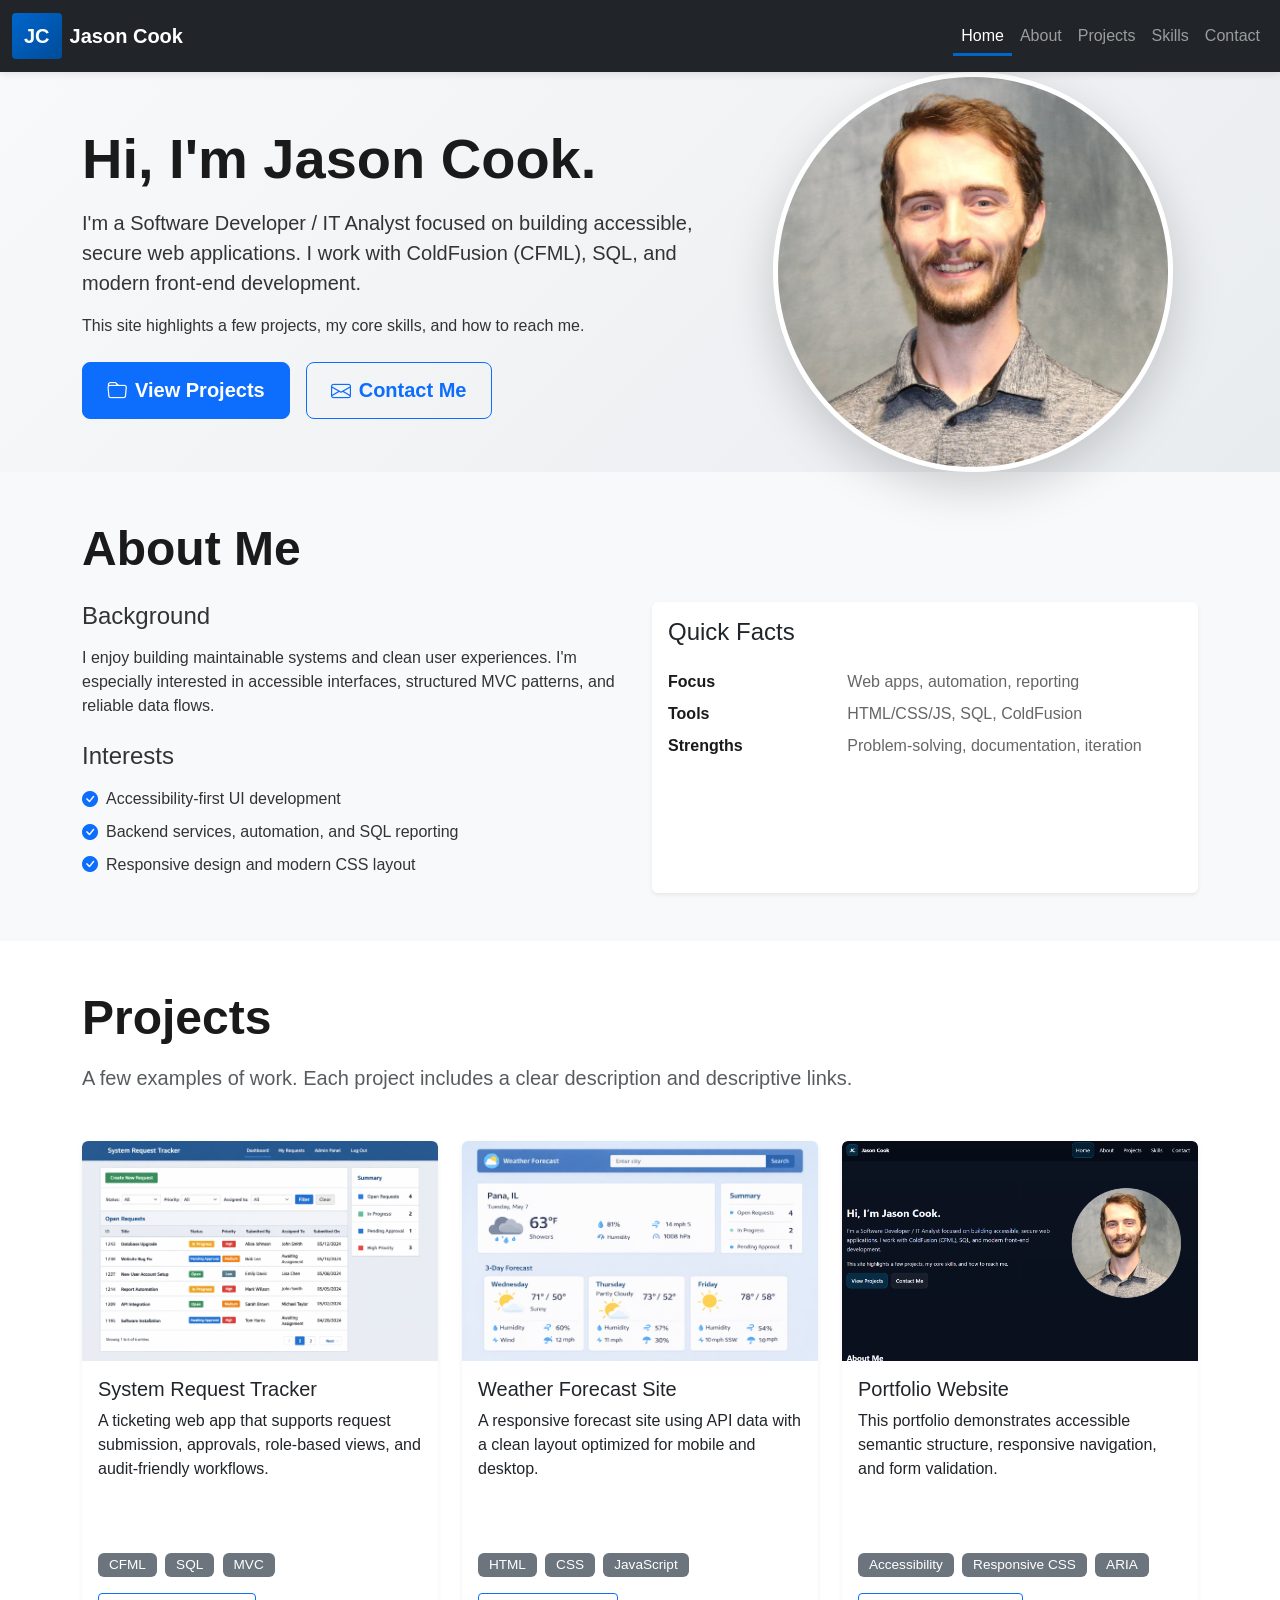
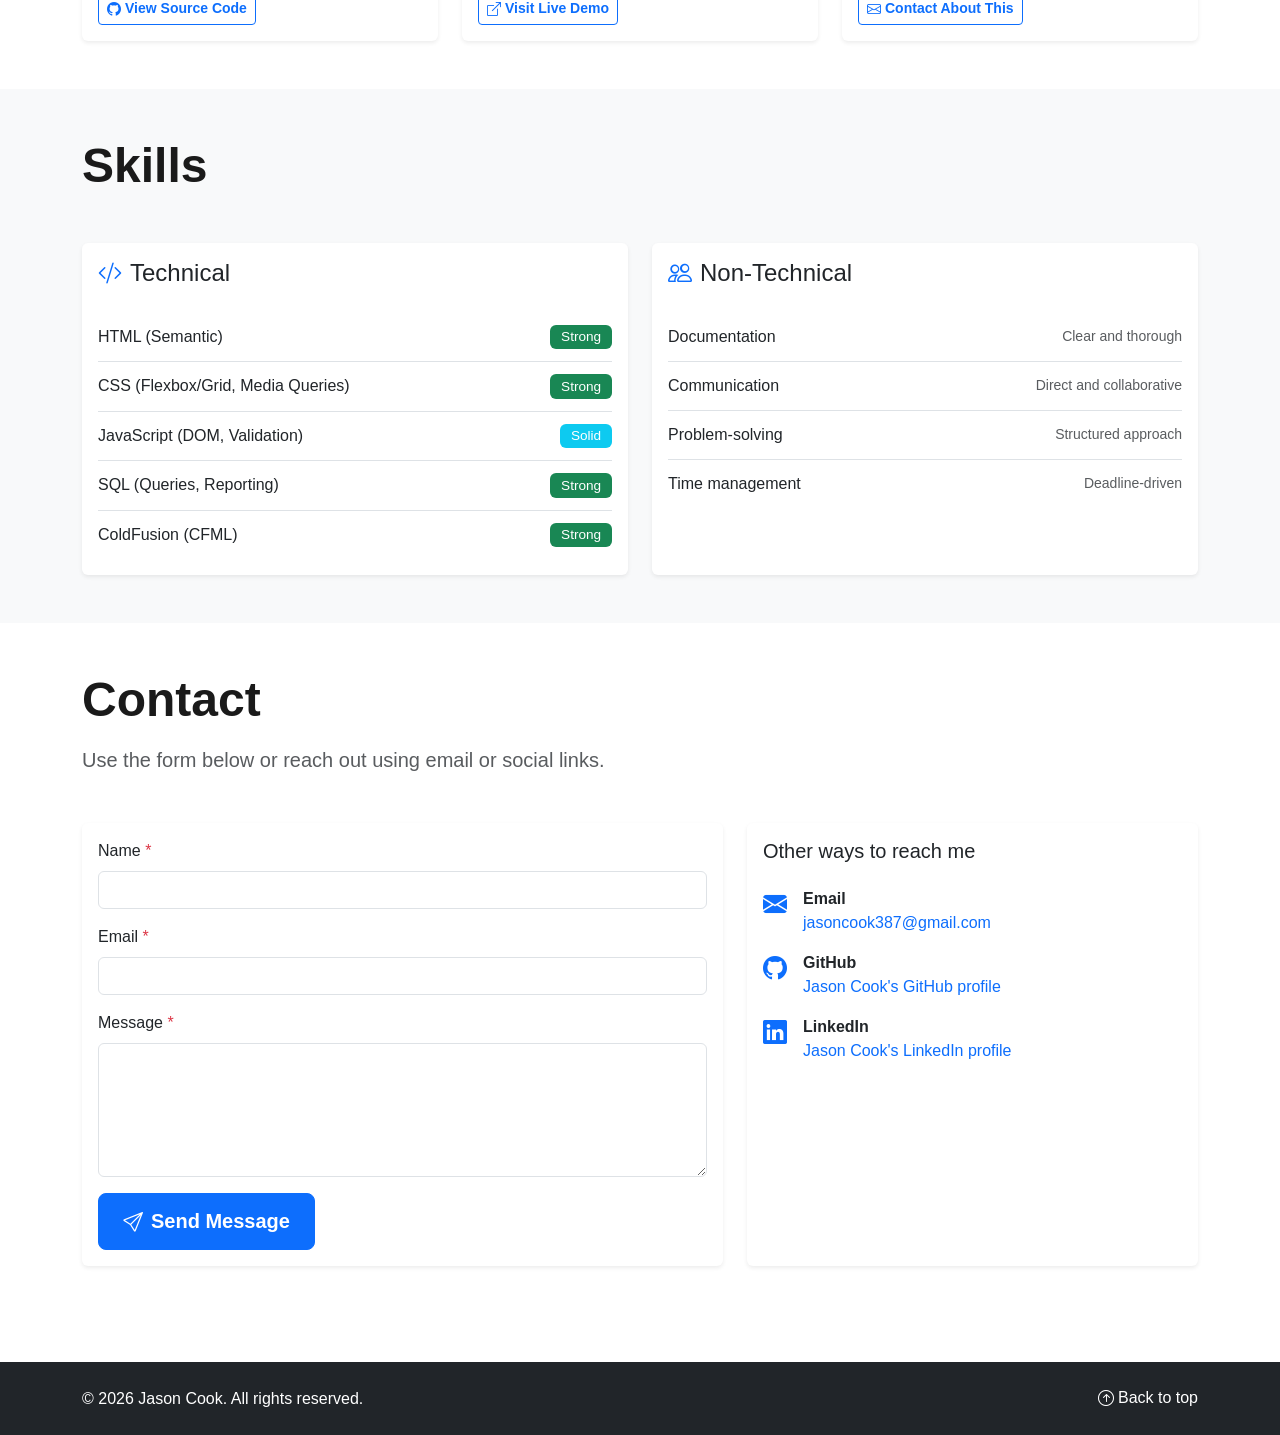
==== commit a540295f: "added code" ====
--- a/index.html
+++ b/index.html
@@ -315,7 +315,7 @@
       <div class="container">
         <h2 id="contact-title" class="display-5 fw-bold mb-3">Contact</h2>
         <p class="lead text-muted mb-5">
-          Use the form below or reach out using email or social links. All fields are labeled for screen readers.
+          Use the form below or reach out using email or social links.
         </p>
 
         <div class="row g-4">
@@ -417,17 +417,10 @@
                   <i class="bi bi-linkedin text-primary fs-4 me-3"></i>
                   <div>
                     <strong class="d-block">LinkedIn</strong>
-                    <a href="https://www.linkedin.com/in/jason-cook387" target="_blank" rel="noopener noreferrer" class="text-decoration-none">
+                    <a href="https://www.linkedin.com/in/jasoncook387/" target="_blank" rel="noopener noreferrer" class="text-decoration-none">
                       Jason Cook's LinkedIn profile
                     </a>
                   </div>
-                </div>
-
-                <div class="alert alert-info mt-4 mb-0" role="note">
-                  <small>
-                    <i class="bi bi-info-circle me-1"></i>
-                    Tip: Replace the placeholder links and email with your real contact info before submitting.
-                  </small>
                 </div>
               </div>
             </div>
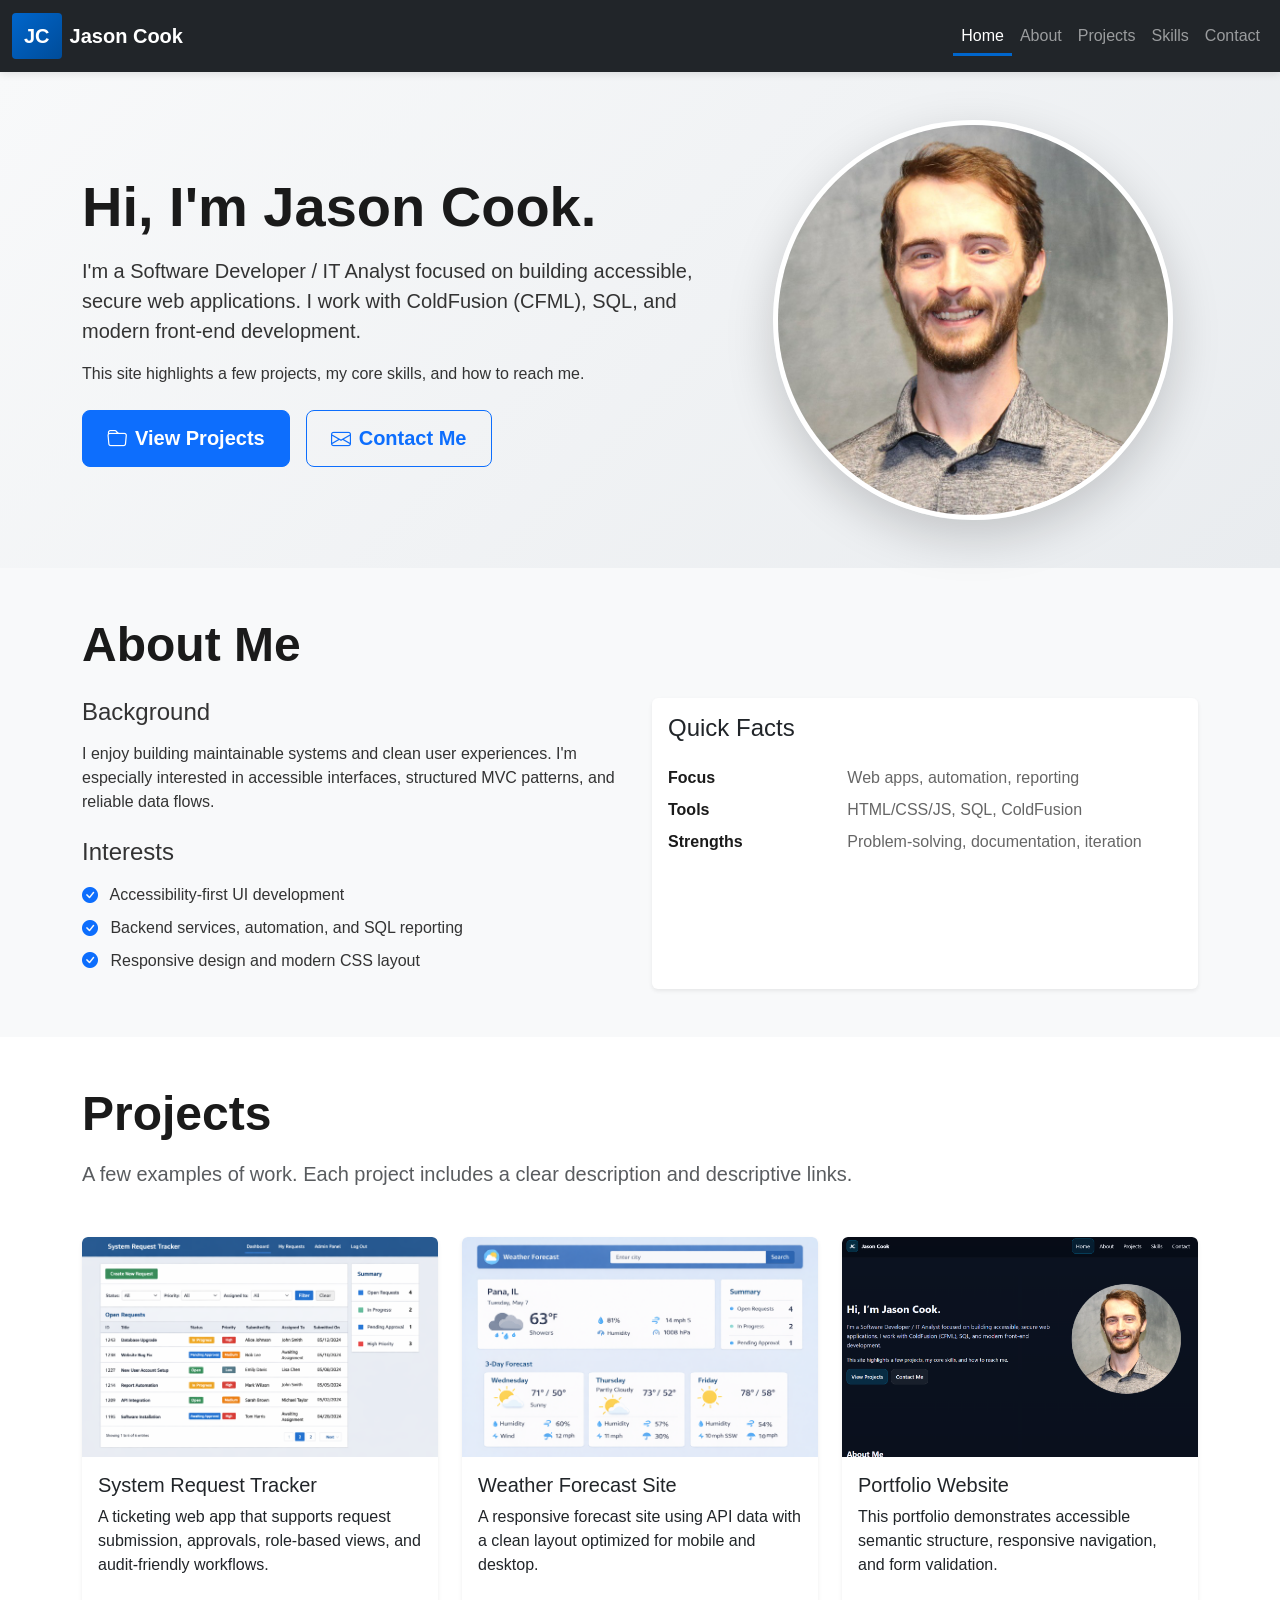
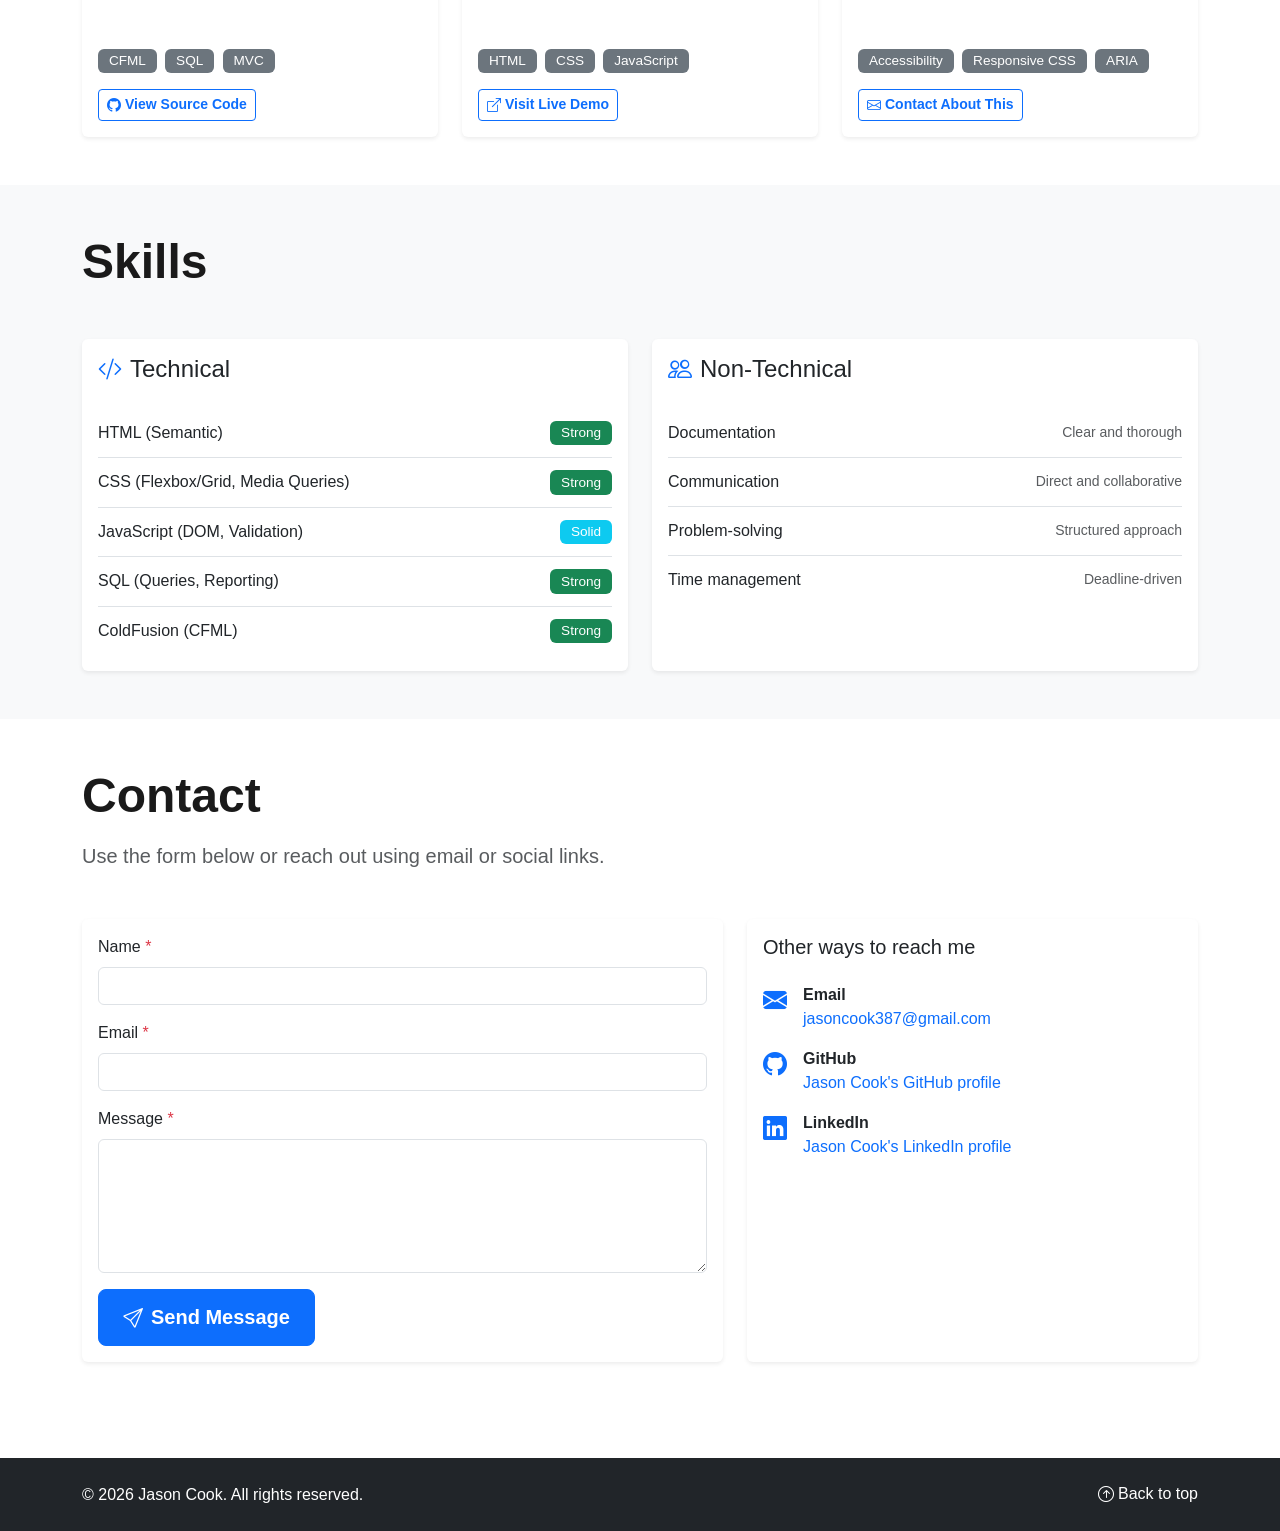
==== commit 102e6012: "updated code" ====
--- a/index.html
+++ b/index.html
@@ -1,32 +1,55 @@
 <!doctype html>
 <html lang="en">
 <head>
+  <!-- ========================================
+       META INFORMATION
+       ======================================== -->
   <meta charset="utf-8" />
   <meta name="viewport" content="width=device-width, initial-scale=1" />
   <title>Jason Cook | Portfolio</title>
   <meta name="description" content="Personal portfolio website showcasing projects, skills, and contact information." />
 
-  <!-- Bootstrap CSS -->
+  <!-- ========================================
+       BOOTSTRAP CSS FRAMEWORK
+       This provides pre-built responsive components
+       ======================================== -->
   <link href="https://cdn.jsdelivr.net/npm/bootstrap@5.3.2/dist/css/bootstrap.min.css" rel="stylesheet" integrity="sha384-T3c6CoIi6uLrA9TneNEoa7RxnatzjcDSCmG1MXxSR1GAsXEV/Dwwykc2MPK8M2HN" crossorigin="anonymous">
   
-  <!-- Bootstrap Icons -->
+  <!-- ========================================
+       BOOTSTRAP ICONS
+       Provides professional icon library
+       ======================================== -->
   <link rel="stylesheet" href="https://cdn.jsdelivr.net/npm/bootstrap-icons@1.11.2/font/bootstrap-icons.css">
   
-  <!-- Custom CSS -->
+  <!-- ========================================
+       CUSTOM CSS
+       Our own styles to customize Bootstrap
+       ======================================== -->
   <link rel="stylesheet" href="css/styles.css" />
 </head>
 <body>
+  <!-- ========================================
+       SKIP LINK FOR ACCESSIBILITY
+       Allows keyboard users to skip navigation
+       ======================================== -->
   <a class="skip-link" href="#main">Skip to main content</a>
 
-  <!-- HEADER & NAVIGATION -->
+  <!-- ========================================
+       HEADER & NAVIGATION BAR
+       sticky-top makes navbar stay at top when scrolling
+       ======================================== -->
   <header class="site-header sticky-top">
     <nav class="navbar navbar-expand-md navbar-dark bg-dark">
       <div class="container-fluid">
+        <!-- Logo/Brand -->
         <a class="navbar-brand d-flex align-items-center" href="#home" aria-label="Go to Home">
           <span class="logo-mark me-2" aria-hidden="true">JC</span>
           <span class="logo-text">Jason Cook</span>
         </a>
 
+        <!-- Mobile Menu Toggle Button (Hamburger) 
+             Only shows on small screens
+        -->
         <button
           class="navbar-toggler"
           type="button"
@@ -39,6 +62,9 @@
           <span class="navbar-toggler-icon"></span>
         </button>
 
+        <!-- Navigation Links
+             Collapses into hamburger menu on mobile
+        -->
         <div class="collapse navbar-collapse" id="navbarNav">
           <ul class="navbar-nav ms-auto">
             <li class="nav-item">
@@ -62,11 +88,22 @@
     </nav>
   </header>
 
+  <!-- ========================================
+       MAIN CONTENT AREA
+       Contains all the sections of the page
+       ======================================== -->
   <main id="main">
-    <!-- HOME/HERO SECTION -->
+    
+    <!-- ========================================
+         HOME/HERO SECTION
+         First thing visitors see
+         ======================================== -->
     <section id="home" class="hero-section" aria-labelledby="home-title">
       <div class="container">
+        <!-- Bootstrap Grid: 2 columns on large screens, stacks on mobile -->
         <div class="row align-items-center g-4">
+          
+          <!-- Left Column: Text Content -->
           <div class="col-lg-7">
             <h1 id="home-title" class="display-4 fw-bold mb-3">Hi, I'm Jason Cook.</h1>
             <p class="lead mb-3">
@@ -76,6 +113,8 @@
             <p class="mb-4">
               This site highlights a few projects, my core skills, and how to reach me.
             </p>
+            
+            <!-- Call-to-Action Buttons -->
             <div class="d-flex gap-3 flex-wrap">
               <a class="btn btn-primary btn-lg" href="#projects">
                 <i class="bi bi-folder me-2"></i>View Projects
@@ -85,6 +124,8 @@
               </a>
             </div>
           </div>
+          
+          <!-- Right Column: Profile Photo -->
           <div class="col-lg-5 text-center">
             <img
               src="img/me.jpg"
@@ -99,12 +140,18 @@
       </div>
     </section>
 
-    <!-- ABOUT SECTION -->
+    <!-- ========================================
+         ABOUT ME SECTION
+         Background information and interests
+         ======================================== -->
     <section id="about" class="py-5 bg-light" aria-labelledby="about-title">
       <div class="container">
         <h2 id="about-title" class="display-5 fw-bold mb-4">About Me</h2>
 
+        <!-- Two-column layout on tablets and larger -->
         <div class="row g-4">
+          
+          <!-- Left Column: Background & Interests -->
           <div class="col-md-6">
             <h3 class="h4 mb-3">Background</h3>
             <p>
@@ -113,17 +160,29 @@
             </p>
 
             <h3 class="h4 mb-3 mt-4">Interests</h3>
+            <!-- list-unstyled removes bullet points -->
             <ul class="list-unstyled">
-              <li class="mb-2"><i class="bi bi-check-circle-fill text-primary me-2"></i>Accessibility-first UI development</li>
-              <li class="mb-2"><i class="bi bi-check-circle-fill text-primary me-2"></i>Backend services, automation, and SQL reporting</li>
-              <li class="mb-2"><i class="bi bi-check-circle-fill text-primary me-2"></i>Responsive design and modern CSS layout</li>
+              <li class="mb-2">
+                <i class="bi bi-check-circle-fill text-primary me-2"></i>
+                Accessibility-first UI development
+              </li>
+              <li class="mb-2">
+                <i class="bi bi-check-circle-fill text-primary me-2"></i>
+                Backend services, automation, and SQL reporting
+              </li>
+              <li class="mb-2">
+                <i class="bi bi-check-circle-fill text-primary me-2"></i>
+                Responsive design and modern CSS layout
+              </li>
             </ul>
           </div>
 
+          <!-- Right Column: Quick Facts Card -->
           <div class="col-md-6">
             <div class="card h-100 shadow-sm">
               <div class="card-body">
                 <h3 class="card-title h4 mb-4">Quick Facts</h3>
+                <!-- Definition List (dl/dt/dd) for key-value pairs -->
                 <dl class="row mb-0">
                   <dt class="col-sm-4 fw-bold">Focus</dt>
                   <dd class="col-sm-8">Web apps, automation, reporting</dd>
@@ -141,7 +200,10 @@
       </div>
     </section>
 
-    <!-- PROJECTS SECTION -->
+    <!-- ========================================
+         PROJECTS SECTION
+         Showcase of completed work
+         ======================================== -->
     <section id="projects" class="py-5" aria-labelledby="projects-title">
       <div class="container">
         <h2 id="projects-title" class="display-5 fw-bold mb-3">Projects</h2>
@@ -149,28 +211,35 @@
           A few examples of work. Each project includes a clear description and descriptive links.
         </p>
 
+        <!-- Grid: 1 column on mobile, 2 on tablet, 3 on desktop -->
         <div class="row g-4">
-          <!-- Project 1: System Request Tracker -->
+          
+          <!-- PROJECT CARD 1: System Request Tracker -->
           <div class="col-md-6 col-lg-4">
             <article class="card h-100 shadow-sm project-card">
+              <!-- Project Screenshot -->
               <img
                 src="img/SRT.png"
                 alt="Screenshot of System Request Tracker dashboard showing a table of support tickets with status columns"
                 class="card-img-top"
                 loading="lazy"
               />
+              <!-- Card Body with Project Details -->
               <div class="card-body d-flex flex-column">
                 <h3 class="card-title h5">System Request Tracker</h3>
                 <p class="card-text">
                   A ticketing web app that supports request submission, approvals, role-based views, and
                   audit-friendly workflows.
                 </p>
+                <!-- mt-auto pushes this content to bottom of card -->
                 <div class="mt-auto">
+                  <!-- Technology Badges -->
                   <div class="mb-3">
                     <span class="badge bg-secondary me-1">CFML</span>
                     <span class="badge bg-secondary me-1">SQL</span>
                     <span class="badge bg-secondary">MVC</span>
                   </div>
+                  <!-- Link to Project -->
                   <a href="https://github.com/jasoncook387" target="_blank" rel="noopener noreferrer" class="btn btn-outline-primary btn-sm">
                     <i class="bi bi-github me-1"></i>View Source Code
                   </a>
@@ -179,7 +248,7 @@
             </article>
           </div>
 
-          <!-- Project 2: Weather Forecast Site -->
+          <!-- PROJECT CARD 2: Weather Forecast Site -->
           <div class="col-md-6 col-lg-4">
             <article class="card h-100 shadow-sm project-card">
               <img
@@ -207,7 +276,7 @@
             </article>
           </div>
 
-          <!-- Project 3: Portfolio Website -->
+          <!-- PROJECT CARD 3: Portfolio Website -->
           <div class="col-md-6 col-lg-4">
             <article class="card h-100 shadow-sm project-card">
               <img
@@ -239,19 +308,25 @@
       </div>
     </section>
 
-    <!-- SKILLS SECTION -->
+    <!-- ========================================
+         SKILLS SECTION
+         Technical and non-technical abilities
+         ======================================== -->
     <section id="skills" class="py-5 bg-light" aria-labelledby="skills-title">
       <div class="container">
         <h2 id="skills-title" class="display-5 fw-bold mb-5">Skills</h2>
 
+        <!-- Two-column layout for skills categories -->
         <div class="row g-4">
-          <!-- Technical Skills -->
+          
+          <!-- TECHNICAL SKILLS CARD -->
           <div class="col-lg-6">
             <div class="card h-100 shadow-sm">
               <div class="card-body">
                 <h3 class="card-title h4 mb-4">
                   <i class="bi bi-code-slash text-primary me-2"></i>Technical
                 </h3>
+                <!-- Bootstrap List Group for structured skill list -->
                 <ul class="list-group list-group-flush">
                   <li class="list-group-item d-flex justify-content-between align-items-center">
                     <span>HTML (Semantic)</span>
@@ -278,7 +353,7 @@
             </div>
           </div>
 
-          <!-- Non-Technical Skills -->
+          <!-- NON-TECHNICAL SKILLS CARD -->
           <div class="col-lg-6">
             <div class="card h-100 shadow-sm">
               <div class="card-body">
@@ -310,7 +385,10 @@
       </div>
     </section>
 
-    <!-- CONTACT SECTION -->
+    <!-- ========================================
+         CONTACT SECTION
+         Form and contact information
+         ======================================== -->
     <section id="contact" class="py-5" aria-labelledby="contact-title">
       <div class="container">
         <h2 id="contact-title" class="display-5 fw-bold mb-3">Contact</h2>
@@ -319,11 +397,15 @@
         </p>
 
         <div class="row g-4">
-          <!-- Contact Form -->
+          
+          <!-- CONTACT FORM (Left Column) -->
           <div class="col-lg-7">
             <div class="card shadow-sm">
               <div class="card-body">
+                <!-- novalidate prevents browser's default validation so we can use custom JavaScript validation -->
                 <form id="contactForm" novalidate>
+                  
+                  <!-- NAME INPUT -->
                   <div class="mb-3">
                     <label for="name" class="form-label">
                       Name <span class="text-danger" aria-label="required">*</span>
@@ -338,9 +420,11 @@
                       aria-required="true"
                       aria-describedby="nameError"
                     />
+                    <!-- Error message (hidden by default, shown by JavaScript) -->
                     <div class="invalid-feedback" id="nameError" role="alert" aria-live="polite"></div>
                   </div>
 
+                  <!-- EMAIL INPUT -->
                   <div class="mb-3">
                     <label for="email" class="form-label">
                       Email <span class="text-danger" aria-label="required">*</span>
@@ -358,6 +442,7 @@
                     <div class="invalid-feedback" id="emailError" role="alert" aria-live="polite"></div>
                   </div>
 
+                  <!-- MESSAGE TEXTAREA -->
                   <div class="mb-3">
                     <label for="message" class="form-label">
                       Message <span class="text-danger" aria-label="required">*</span>
@@ -374,10 +459,12 @@
                     <div class="invalid-feedback" id="messageError" role="alert" aria-live="polite"></div>
                   </div>
 
+                  <!-- SUBMIT BUTTON -->
                   <button type="submit" class="btn btn-primary btn-lg">
                     <i class="bi bi-send me-2"></i>Send Message
                   </button>
 
+                  <!-- SUCCESS MESSAGE (Hidden until form is successfully submitted) -->
                   <div class="alert alert-success mt-3 d-none" id="formSuccess" role="status" aria-live="polite">
                     <i class="bi bi-check-circle me-2"></i>
                     <span id="successMessage"></span>
@@ -387,12 +474,13 @@
             </div>
           </div>
 
-          <!-- Contact Info -->
+          <!-- CONTACT INFORMATION (Right Column) -->
           <div class="col-lg-5">
             <div class="card shadow-sm h-100">
               <div class="card-body">
                 <h3 class="card-title h5 mb-4">Other ways to reach me</h3>
                 
+                <!-- EMAIL -->
                 <div class="d-flex align-items-start mb-3">
                   <i class="bi bi-envelope-fill text-primary fs-4 me-3"></i>
                   <div>
@@ -403,6 +491,7 @@
                   </div>
                 </div>
 
+                <!-- GITHUB -->
                 <div class="d-flex align-items-start mb-3">
                   <i class="bi bi-github text-primary fs-4 me-3"></i>
                   <div>
@@ -413,6 +502,7 @@
                   </div>
                 </div>
 
+                <!-- LINKEDIN -->
                 <div class="d-flex align-items-start mb-3">
                   <i class="bi bi-linkedin text-primary fs-4 me-3"></i>
                   <div>
@@ -430,13 +520,18 @@
     </section>
   </main>
 
-  <!-- FOOTER -->
+  <!-- ========================================
+       FOOTER
+       Bottom of the page
+       ======================================== -->
   <footer class="bg-dark text-white py-4 mt-5">
     <div class="container">
       <div class="row align-items-center">
+        <!-- Copyright Notice -->
         <div class="col-md-6 text-center text-md-start mb-3 mb-md-0">
           <p class="mb-0">&copy; <span id="year"></span> Jason Cook. All rights reserved.</p>
         </div>
+        <!-- Back to Top Link -->
         <div class="col-md-6 text-center text-md-end">
           <a href="#home" class="text-white text-decoration-none">
             <i class="bi bi-arrow-up-circle me-1"></i>Back to top
@@ -446,10 +541,15 @@
     </div>
   </footer>
 
-  <!-- Bootstrap JS Bundle -->
+  <!-- ========================================
+       JAVASCRIPT FILES
+       Load at the end for better performance
+       ======================================== -->
+  
+  <!-- Bootstrap JavaScript (includes Popper.js) -->
   <script src="https://cdn.jsdelivr.net/npm/bootstrap@5.3.2/dist/js/bootstrap.bundle.min.js" integrity="sha384-C6RzsynM9kWDrMNeT87bh95OGNyZPhcTNXj1NW7RuBCsyN/o0jlpcV8Qyq46cDfL" crossorigin="anonymous"></script>
   
-  <!-- Custom JS -->
+  <!-- Our Custom JavaScript -->
   <script src="js/main.js"></script>
 </body>
 </html>
